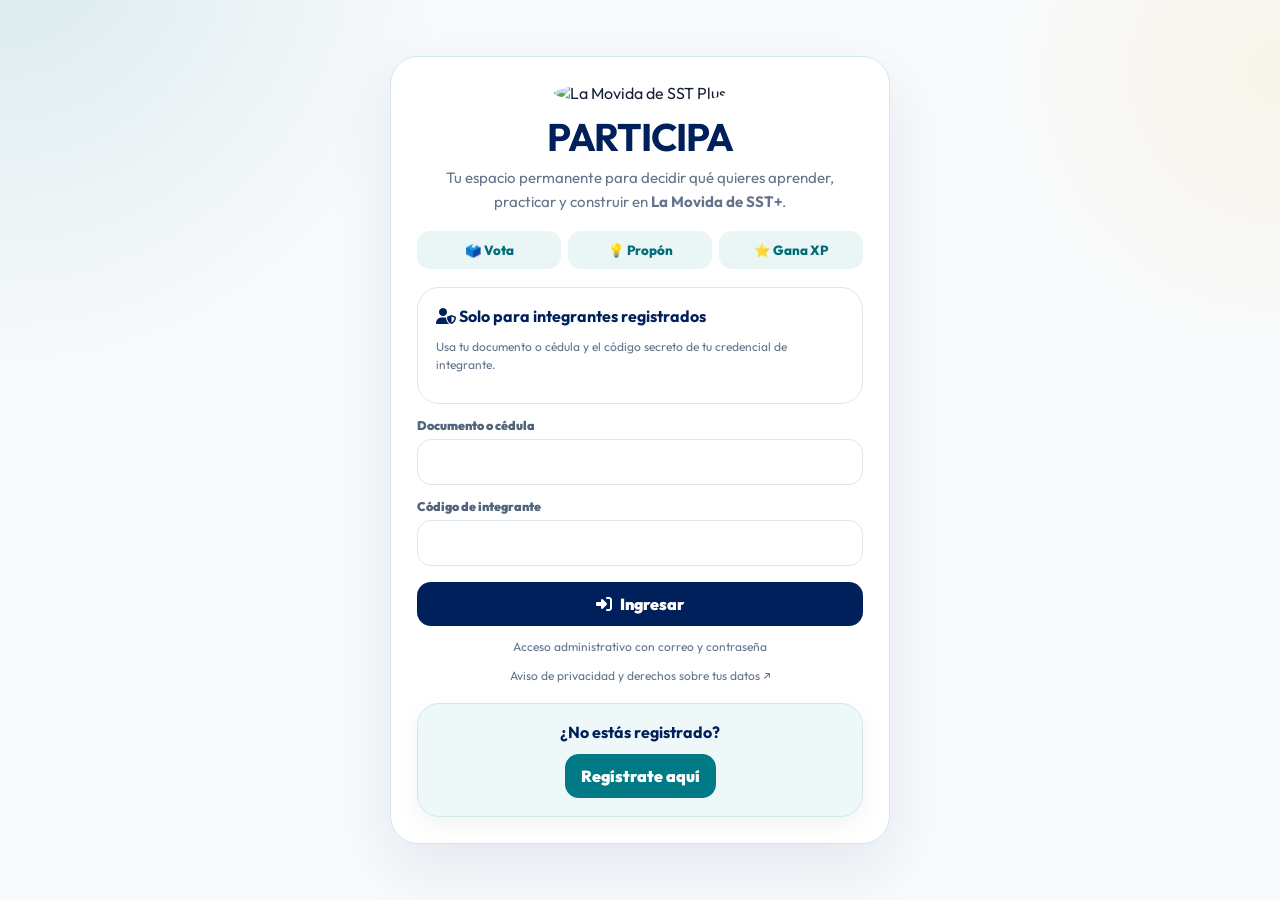
==== index.html @ ac66c184 "Conectar medición GA4 del ecosistema con consentimiento" ====
<!DOCTYPE html>
<html lang="es">
<head>
  <meta charset="UTF-8">
  <meta name="viewport" content="width=device-width,initial-scale=1,viewport-fit=cover">
  <meta name="theme-color" content="#00205b">
  <meta name="description" content="Consulta, vota y propone qué recursos, cursos, simuladores y actividades necesita la comunidad de La Movida de SST+. Participa y gana XP por cada consulta nueva.">
  <title>PARTICIPA | Tu voz construye La Movida de SST+</title><link rel="canonical" href="https://participa.movidasst.com/">
  <meta property="og:type" content="website">
  <meta property="og:locale" content="es_VE">
  <meta property="og:site_name" content="La Movida de SST+">
  <meta property="og:title" content="PARTICIPA | Tu voz, nuestra agenda">
  <meta property="og:description" content="Decide los temas, herramientas y experiencias para la comunidad de SST. Vota, conoce tendencias y gana XP por participar.">
  <meta property="og:url" content="https://participa.movidasst.com/">
  <meta property="og:image" content="https://participa.movidasst.com/assets/og-participa-sst.jpg?v=20261024">
  <meta property="og:image:secure_url" content="https://participa.movidasst.com/assets/og-participa-sst.jpg?v=20261024">
  <meta property="og:image:type" content="image/jpeg">
  <meta property="og:image:width" content="1200">
  <meta property="og:image:height" content="630">
  <meta property="og:image:alt" content="PARTICIPA: Tu voz, nuestra agenda. Consultas permanentes, resultados y XP de La Movida de SST+.">
  <meta name="twitter:card" content="summary_large_image">
  <meta name="twitter:title" content="PARTICIPA | La Movida de SST+">
  <meta name="twitter:description" content="Tu voz, nuestra agenda: vota sobre lo que deseas y gana puntos por participar.">
  <meta name="twitter:image" content="https://participa.movidasst.com/assets/og-participa-sst.jpg?v=20261024">
  <link rel="icon" type="image/png" href="https://www.movidasst.com/logo-oficial-movida-sst-plus.png">
  <link rel="apple-touch-icon" href="https://www.movidasst.com/logo-oficial-movida-sst-plus.png">
  <link rel="preconnect" href="https://fonts.googleapis.com">
  <link rel="preconnect" href="https://fonts.gstatic.com" crossorigin>
  <link href="https://fonts.googleapis.com/css2?family=Outfit:wght@400;500;600;700;800;900&display=swap" rel="stylesheet">
  <link rel="stylesheet" href="https://cdnjs.cloudflare.com/ajax/libs/font-awesome/6.5.2/css/all.min.css">
  <link rel="stylesheet" href="styles.css?v=20260916-unified"><link rel="stylesheet" href="participa-permanente.css?v=20261024-v1">

  <script defer src="https://www.movidasst.com/analytics.js?v=20261025"></script>
</head>
<body>
  <div id="loginView" class="login-wrap">
    <div class="login-card">
      <div class="login-brand">
        <img src="https://www.movidasst.com/logo-oficial-movida-sst-plus.png" alt="La Movida de SST Plus">
        <h1>PARTICIPA</h1>
        <p>Tu espacio permanente para decidir qué quieres aprender, practicar y construir en <strong>La Movida de SST+</strong>.</p><div class="participa-login-steps"><span>🗳️ Vota</span><span>💡 Propón</span><span>⭐ Gana XP</span></div>
      </div>
      <div class="panel" style="box-shadow:none">
        <strong style="color:var(--navy)"><i class="fa-solid fa-user-shield"></i> Solo para integrantes registrados</strong>
        <p class="form-note">Usa tu documento o cédula y el código secreto de tu credencial de integrante.</p>
      </div>
      <form id="loginForm">
        <div class="field"><label for="documento">Documento o cédula</label><input id="documento" autocomplete="username" inputmode="text" maxlength="24" required></div>
        <div class="field"><label for="codigo">Código de integrante</label><input id="codigo" type="password" autocomplete="current-password" maxlength="5" required style="text-transform:uppercase"></div>
        <button id="loginBtn" class="btn primary" type="submit" style="width:100%;margin-top:16px"><i class="fa-solid fa-right-to-bracket"></i> Ingresar</button>
        <div id="loginError" class="error hidden"></div>
      </form>
      <p class="form-note" style="text-align:center"><a href="admin.html">Acceso administrativo con correo y contraseña</a></p><p class="form-note" style="text-align:center"><a href="https://registro.movidasst.com/privacidad.html" target="_blank" rel="noopener noreferrer">Aviso de privacidad y derechos sobre tus datos ↗</a></p>
      <div class="panel" style="margin-top:18px;text-align:center;background:#eff8f9;border-color:#d2e8eb"><p style="margin:0 0 12px;color:var(--navy);font-size:1rem;font-weight:700">¿No estás registrado?</p><a class="btn teal" href="https://registro.movidasst.com/">Regístrate aquí</a></div>
    </div>
  </div>

  <div id="appView" class="hidden">
    <header class="topbar">
      <div class="container topbar-inner">
        <a class="brand" href="#/inicio">
          <img src="https://www.movidasst.com/logo-oficial-movida-sst-plus.png" alt="La Movida de SST Plus">
          <div><strong>PARTICIPA</strong><span>La Movida de SST Plus</span></div>
        </a>
        <nav class="participa-desktop-nav" aria-label="Secciones de PARTICIPA"><button type="button" data-nav="consultas" class="active"><i class="fa-solid fa-check-to-slot"></i> Participar</button><button type="button" data-nav="resultados"><i class="fa-solid fa-chart-column"></i> Resultados</button><button type="button" data-nav="miperfil"><i class="fa-solid fa-star"></i> Mis XP</button></nav>
        <div class="header-actions">
          <a id="adminLink" class="icon-btn hidden" href="admin.html" title="Administración"><i class="fa-solid fa-gear"></i></a>
          <img id="userAvatar" class="avatar" alt="">
          <button id="logoutBtn" class="icon-btn" title="Cerrar sesión"><i class="fa-solid fa-arrow-right-from-bracket"></i></button>
        </div>
      </div>
    </header>

    <main>
      <section class="hero">
        <div class="container">
          <div class="hero-shell">
            <div class="hero-grid">
              <div>
                <span id="heroEyebrow" class="eyebrow"><i class="fa-solid fa-people-group"></i> PARTICIPA · LA MOVIDA</span>
                <h1><span id="heroTitle">Tu voz, nuestra agenda</span><small id="heroSubtitle">Tú propones. La comunidad construye.</small></h1>
                <p id="heroDescription">Participa en distintas consultas y suma puntos por cada nueva votación. Tu experiencia orienta lo que hacemos como comunidad.</p>
                <div class="hero-actions">
                  <button class="btn yellow" data-nav="consultas"><i class="fa-solid fa-check-to-slot"></i> Participar ahora</button>

                </div>
              </div>
              <div class="hero-kpis" aria-label="Qué puedes hacer en PARTICIPA">
                <div class="hero-kpi"><strong><i class="fa-solid fa-check-to-slot" aria-hidden="true"></i></strong><span>Comparte tus preferencias</span></div>
                <div class="hero-kpi"><strong><i class="fa-solid fa-chart-simple" aria-hidden="true"></i></strong><span>Descubre las tendencias</span></div>
                <div class="hero-kpi"><strong><i class="fa-solid fa-star" aria-hidden="true"></i></strong><span>Gana XP en cada consulta</span></div>
              </div>
            </div>
          </div>
        </div>
      </section>

      <section class="section">
        <div class="container">
          <div id="view-consultas" class="view active">
            <div class="section-head"><div><h2 class="section-title">Consultas permanentes</h2><p class="section-desc">Cada tema es una consulta independiente: puedes votar en varias y ganar los XP correspondientes sin duplicar votos.</p></div></div>
            <div class="participa-guide"><div><i class="fa-solid fa-check-double"></i><strong>Una vez por consulta</strong><span>Cada nuevo ámbito te permite volver a participar y ganar XP.</span></div><div><i class="fa-solid fa-rotate"></i><strong>Edita si cambias de opinión</strong><span>Los cambios sustituyen tu voto anterior y no suman XP de nuevo.</span></div></div><div id="consultasGrid" class="cards"></div>
          </div>
          <div id="view-resultados" class="view"><div class="section-head"><div><h2 class="section-title">Resultados de la comunidad</h2><p class="section-desc">Descubre las preferencias de los participantes, agrupadas y sin revelar identidades ni respuestas escritas.</p></div></div><div class="panel results-toolbar"><div class="field"><label for="resultsConsulta">Selecciona una consulta</label><select id="resultsConsulta"></select></div><button type="button" id="resultsRefresh" class="btn soft"><i class="fa-solid fa-rotate"></i> Actualizar</button></div><p class="results-live-note"><i class="fa-solid fa-arrows-rotate"></i> Las preferencias se actualizan automáticamente cada 15 segundos. Solo se muestran tendencias agrupadas cuando hay información suficiente.</p><div id="resultsSummary" class="results-summary" aria-live="polite"></div><div id="resultsGrid" class="results-dashboard" aria-live="polite"></div></div>
          <div id="view-miperfil" class="view">
            <div class="section-head"><div><h2 class="section-title">Mi participación</h2><p class="section-desc">Resumen de tu actividad dentro de PARTICIPA.</p></div></div>
            <div id="miPanel" class="panel"></div>
          </div>
        </div>
      </section>
    </main>

    <footer class="footer"><div class="container"><strong>La Movida de SST Plus</strong> · De la Reacción a la Prevención<br>www.movidasst.com</div></footer>

    <nav class="mobile-nav" style="grid-template-columns:repeat(3,minmax(0,1fr))">
      <button class="active" data-nav="consultas"><i class="fa-solid fa-check-to-slot"></i><span>Participar</span></button>

      <button data-nav="resultados"><i class="fa-solid fa-chart-column"></i><span>Resultados</span></button><button data-nav="miperfil"><i class="fa-regular fa-user"></i><span>Mis XP</span></button>
    </nav>
  </div>

  <div id="consultaModal" class="modal hidden" aria-hidden="true">
    <div class="modal-card">
      <div class="modal-head"><div><h2 id="modalTitle">Consulta</h2><p id="modalSubtitle"></p></div><button id="modalClose" class="icon-btn modal-close"><i class="fa-solid fa-xmark"></i></button></div>
      <div id="modalBody" class="modal-body"></div>
    </div>
  </div>
  <div id="toast" class="toast"></div>

  <script src="https://cdn.jsdelivr.net/npm/@supabase/supabase-js@2"></script>
  <script src="app.js?v=20261024-porcentajes-v2"></script><script src="resultados.js?v=20261024-porcentajes-v2"></script>
</body>
</html>
---- styles.css ----
:root{--teal:#007b85;--navy:#00205b;--green:#70ad47;--yellow:#ffb600;--bg:#f8fafc;--ink:#172033;--muted:#64748b;--line:#dce6ee;--card:#fff;--danger:#c93b3b;--shadow:0 16px 42px rgba(0,32,91,.10);--radius:22px}*{box-sizing:border-box}html{scroll-behavior:smooth}body{margin:0;font-family:'Outfit',system-ui,-apple-system,BlinkMacSystemFont,'Segoe UI',sans-serif;background:radial-gradient(circle at 8% -10%,rgba(0,123,133,.12),transparent 30%),radial-gradient(circle at 95% 0%,rgba(255,182,0,.10),transparent 23%),var(--bg);color:var(--ink);min-height:100vh;padding-bottom:78px}button,input,textarea,select{font:inherit}button,a{touch-action:manipulation}a{text-decoration:none;color:inherit}.hidden{display:none!important}.container{width:min(1180px,calc(100% - 28px));margin:auto}.topbar{position:sticky;top:0;z-index:40;background:rgba(255,255,255,.92);backdrop-filter:blur(14px);border-bottom:1px solid rgba(220,230,238,.9)}.topbar-inner{min-height:74px;display:flex;align-items:center;gap:12px}.brand{display:flex;align-items:center;gap:11px;margin-right:auto;min-width:0}.brand img{width:52px;height:52px;border-radius:50%;object-fit:contain;background:#fff}.brand strong{display:block;color:var(--navy);font-size:1rem;line-height:1.05}.brand span{display:block;color:var(--teal);font-size:.72rem;font-weight:800;margin-top:4px}.header-actions{display:flex;align-items:center;gap:8px}.avatar{width:40px;height:40px;border-radius:50%;object-fit:cover;background:#e8eef3}.icon-btn,.btn{border:0;cursor:pointer;border-radius:14px;font-weight:900}.icon-btn{width:42px;height:42px;display:grid;place-items:center;background:white;border:1px solid var(--line);color:var(--navy)}.btn{min-height:44px;padding:0 16px;display:inline-flex;align-items:center;justify-content:center;gap:8px}.btn.primary{background:var(--navy);color:#fff}.btn.teal{background:var(--teal);color:#fff}.btn.yellow{background:var(--yellow);color:#302400}.btn.soft{background:#eef7f8;color:var(--teal);border:1px solid #d0ecee}.btn.ghost{background:#fff;color:var(--navy);border:1px solid var(--line)}.btn.danger{background:#fff0f0;color:var(--danger);border:1px solid #f1cccc}.btn:disabled{opacity:.55;cursor:not-allowed}.hero{padding:30px 0 14px}.hero-shell{position:relative;overflow:hidden;border-radius:30px;padding:28px 22px;background:linear-gradient(135deg,#071b40,var(--navy) 52%,#006e7d);color:#fff;box-shadow:0 22px 52px rgba(0,32,91,.20)}.hero-shell:before{content:"";position:absolute;width:260px;height:260px;border-radius:50%;right:-80px;top:-130px;background:rgba(255,182,0,.18)}.hero-shell:after{content:"";position:absolute;width:220px;height:220px;border-radius:50%;left:-110px;bottom:-140px;background:rgba(0,207,192,.14)}.hero-grid{position:relative;z-index:1;display:grid;gap:18px}.eyebrow{display:inline-flex;align-items:center;gap:8px;padding:7px 11px;border-radius:999px;background:rgba(255,255,255,.1);border:1px solid rgba(255,255,255,.18);font-size:.72rem;font-weight:900;letter-spacing:.08em;text-transform:uppercase}.hero h1{font-size:clamp(2rem,8vw,3.8rem);line-height:.98;letter-spacing:-.04em;margin:14px 0 12px}.hero h1 span{color:#87eee8}.hero p{color:#d8e6f5;line-height:1.55;max-width:760px;margin:0}.hero-actions{display:flex;gap:9px;flex-wrap:wrap;margin-top:18px}.hero-kpis{display:grid;grid-template-columns:repeat(3,1fr);gap:8px}.hero-kpi{background:rgba(255,255,255,.09);border:1px solid rgba(255,255,255,.13);border-radius:17px;text-align:center;padding:13px 7px}.hero-kpi strong{display:block;font-size:1.3rem}.hero-kpi span{font-size:.68rem;color:#cbd9e9;font-weight:700}.section{padding:18px 0}.section-head{display:flex;align-items:end;justify-content:space-between;gap:14px;margin-bottom:15px}.section-title{margin:0;color:var(--navy);font-size:1.48rem;font-weight:900}.section-desc{margin:5px 0 0;color:var(--muted);font-size:.9rem}.cards{display:grid;grid-template-columns:1fr;gap:14px}.card{background:#fff;border:1px solid var(--line);border-radius:var(--radius);box-shadow:0 8px 24px rgba(15,23,42,.06);overflow:hidden}.card-accent{height:5px;background:linear-gradient(90deg,var(--teal),var(--navy),var(--yellow))}.card-body{padding:18px}.card-top{display:flex;align-items:start;justify-content:space-between;gap:12px}.card h3{margin:6px 0 8px;color:var(--navy);font-size:1.12rem}.card p{margin:0;color:var(--muted);line-height:1.5;font-size:.88rem}.chips{display:flex;gap:7px;flex-wrap:wrap;margin-top:13px}.chip,.badge{display:inline-flex;align-items:center;gap:6px;padding:6px 9px;border-radius:999px;font-size:.7rem;font-weight:900}.chip{background:#f2f6f9;color:#52657b;border:1px solid #e1eaf0}.badge.active{background:#eafaf3;color:#087b55;border:1px solid #c9eddc}.badge.closed{background:#eef2f6;color:#607084;border:1px solid #dde5ec}.badge.scheduled{background:#fff7d8;color:#8d6400;border:1px solid #f5df8c}.card-actions{display:flex;gap:8px;flex-wrap:wrap;margin-top:16px}.panel{background:#fff;border:1px solid var(--line);border-radius:var(--radius);padding:18px;box-shadow:0 8px 24px rgba(15,23,42,.05)}.empty{padding:38px 18px;text-align:center;border:1px dashed #cbd7e3;border-radius:20px;background:white;color:var(--muted)}.empty i{font-size:2rem;color:#b4c2cf;margin-bottom:10px}.login-wrap{min-height:calc(100vh - 1px);display:grid;place-items:center;padding:24px}.login-card{width:min(500px,100%);background:white;border:1px solid var(--line);border-radius:28px;box-shadow:var(--shadow);padding:26px}.login-brand{text-align:center;margin-bottom:18px}.login-brand img{width:84px;height:84px;border-radius:50%;object-fit:contain}.login-brand h1{color:var(--navy);font-size:1.75rem;margin:10px 0 5px}.login-brand p{color:var(--muted);margin:0;line-height:1.45}.field{display:grid;gap:6px;margin-top:14px}.field label{font-size:.78rem;font-weight:900;color:#53657a}.field input,.field textarea,.field select{width:100%;border:1px solid var(--line);border-radius:14px;background:#fff;color:var(--ink);outline:none;padding:12px 13px}.field textarea{min-height:96px;resize:vertical}.field input:focus,.field textarea:focus,.field select:focus{border-color:rgba(0,123,133,.58);box-shadow:0 0 0 4px rgba(0,123,133,.08)}.field-row{display:grid;grid-template-columns:1fr;gap:12px}.form-note{font-size:.75rem;color:var(--muted);line-height:1.45}.error{margin-top:12px;padding:10px 12px;border-radius:12px;background:#fff1f1;border:1px solid #f2cdcd;color:#a73737;font-size:.82rem;font-weight:700}.modal{position:fixed;inset:0;background:rgba(7,27,64,.62);backdrop-filter:blur(5px);z-index:80;display:grid;place-items:center;padding:16px}.modal-card{width:min(760px,100%);max-height:92vh;overflow:auto;background:white;border-radius:26px;box-shadow:0 24px 70px rgba(0,0,0,.28)}.modal-head{position:sticky;top:0;background:rgba(255,255,255,.97);border-bottom:1px solid var(--line);padding:16px 18px;display:flex;align-items:start;gap:12px;z-index:2}.modal-head h2{margin:0;color:var(--navy);font-size:1.35rem}.modal-head p{margin:4px 0 0;color:var(--muted);font-size:.82rem}.modal-close{margin-left:auto}.modal-body{padding:18px}.question{padding:16px;border:1px solid var(--line);border-radius:18px;margin-bottom:14px;background:#fbfdfe}.question h4{margin:0 0 5px;color:var(--navy);font-size:1rem}.question small{color:var(--muted)}.options{display:grid;gap:9px;margin-top:13px}.option{display:flex;align-items:flex-start;gap:10px;padding:12px;border:1px solid #dce6ee;border-radius:14px;background:#fff;cursor:pointer}.option:has(input:checked){border-color:rgba(0,123,133,.55);background:#f1fbfb}.option input{margin-top:3px}.option strong{display:block;color:#30445d}.option span{display:block;color:var(--muted);font-size:.78rem;margin-top:2px}.results{display:grid;gap:12px}.result-row{padding:12px;border:1px solid var(--line);border-radius:14px;background:#fff}.result-head{display:flex;justify-content:space-between;gap:10px;font-size:.84rem;font-weight:900;color:#34475e}.bar{height:10px;border-radius:999px;background:#edf2f6;overflow:hidden;margin-top:8px}.bar span{display:block;height:100%;background:linear-gradient(90deg,var(--teal),#03a8a5);border-radius:999px}.live-dot{display:inline-flex;align-items:center;gap:6px;color:#087b55;font-weight:900;font-size:.75rem}.live-dot:before{content:"";width:8px;height:8px;background:#20b77a;border-radius:50%;box-shadow:0 0 0 5px rgba(32,183,122,.12)}.mobile-nav{position:fixed;bottom:0;left:0;right:0;z-index:50;background:rgba(255,255,255,.96);backdrop-filter:blur(14px);border-top:1px solid var(--line);display:grid;grid-template-columns:repeat(3,1fr);padding:7px max(8px,env(safe-area-inset-right)) calc(7px + env(safe-area-inset-bottom)) max(8px,env(safe-area-inset-left))}.mobile-nav button{border:0;background:transparent;color:#748396;display:grid;gap:3px;justify-items:center;padding:6px;font-size:.66rem;font-weight:900}.mobile-nav button i{font-size:1.05rem}.mobile-nav button.active{color:var(--teal)}.view{display:none}.view.active{display:block}.toast{position:fixed;left:50%;bottom:92px;transform:translate(-50%,20px);z-index:100;background:#13243c;color:#fff;padding:11px 14px;border-radius:13px;opacity:0;pointer-events:none;transition:.2s;max-width:calc(100% - 30px);text-align:center;font-weight:800;font-size:.82rem}.toast.show{opacity:1;transform:translate(-50%,0)}.admin-layout{display:grid;gap:16px}.admin-list{display:grid;gap:10px}.admin-item{border:1px solid var(--line);border-radius:16px;padding:14px;background:#fff}.admin-item-head{display:flex;justify-content:space-between;gap:12px;align-items:start}.admin-item h3{margin:0;color:var(--navy);font-size:1rem}.admin-item p{margin:4px 0 0;color:var(--muted);font-size:.78rem}.question-builder{border:1px solid var(--line);border-radius:16px;padding:14px;background:#f9fbfd;margin-top:12px}.question-builder-head{display:flex;justify-content:space-between;gap:10px}.options-editor{margin-top:10px}.toolbar{display:flex;gap:8px;flex-wrap:wrap}.footer{padding:28px 0 100px;text-align:center;color:#718096;font-size:.78rem}.footer strong{color:var(--navy)}@media(min-width:760px){body{padding-bottom:0}.hero-grid{grid-template-columns:1.5fr .8fr;align-items:end}.cards{grid-template-columns:repeat(2,minmax(0,1fr))}.field-row{grid-template-columns:repeat(2,minmax(0,1fr))}.mobile-nav{display:none}.admin-layout{grid-template-columns:1.05fr .95fr}.footer{padding-bottom:38px}}@media(min-width:1050px){.cards{grid-template-columns:repeat(3,minmax(0,1fr))}}
/* Consulta unificada del Octubre Fest */
#appView .hero{padding:24px 0 8px}#appView .hero-shell{background:#fff;color:var(--navy);padding:22px 26px;border:1px solid var(--line);box-shadow:0 5px 20px rgba(0,32,91,.04);border-radius:22px}#appView .hero-shell:before,#appView .hero-shell:after{display:none}#appView .hero-grid{grid-template-columns:1fr!important}#appView .hero .eyebrow{background:#edf7f8;border-color:#d2eaec;color:var(--teal)}#appView .hero h1{font-size:clamp(1.7rem,4vw,2.4rem);letter-spacing:-.025em;line-height:1.15;margin:12px 0 8px}#appView .hero h1 span{color:var(--navy)}#appView .hero h1 small{color:var(--teal)!important;font-size:1rem!important;display:inline-block;margin-top:8px}#appView .hero p{color:var(--muted);font-size:1rem}#appView .hero .hero-actions,#appView .hero .hero-kpis{display:none}
.festival-card{grid-column:1/-1;display:grid;grid-template-columns:minmax(0,1.3fr) minmax(0,1fr);border:1px solid #d3e4e9;border-radius:26px;overflow:hidden;background:white;box-shadow:0 18px 40px rgba(0,32,91,.07)}.festival-main{padding:32px}.festival-kicker{display:flex;align-items:center;gap:12px;flex-wrap:wrap;font-size:.75rem;font-weight:800;letter-spacing:.07em;color:var(--muted)}.festival-main h3{font-size:clamp(1.75rem,4vw,2.5rem);line-height:1.12;letter-spacing:-.03em;color:var(--navy);margin:18px 0 14px}.festival-main>p{font-size:1rem;line-height:1.65;color:var(--muted);max-width:480px;margin:0}.festival-meta{display:flex;gap:10px 18px;flex-wrap:wrap;margin:22px 0;color:#52657b;font-size:.875rem}.festival-meta i{color:var(--teal);margin-right:5px}.festival-actions{display:flex;gap:10px;flex-wrap:wrap;margin-top:22px}.festival-actions .btn{min-height:48px;padding:12px 20px;font-size:1rem}.festival-saved{margin-top:16px!important;font-size:.875rem!important;color:var(--teal)!important}.festival-route{padding:32px;background:#eff8f9;border-left:1px solid #d6e9ec;display:flex;flex-direction:column;justify-content:center;gap:24px}.route-caption{font-size:.875rem;font-weight:800;color:var(--teal);margin:0}.route-item{display:flex;align-items:flex-start;gap:14px}.route-item>span{flex-shrink:0;width:42px;height:42px;display:grid;place-items:center;background:#fff;border:1px solid #c8e4e7;border-radius:14px;color:var(--teal);font-size:.875rem;font-weight:800}.route-item strong{color:var(--navy);font-size:1rem}.route-item p{margin:5px 0 0;font-size:.9375rem;line-height:1.5;color:#597082}
.wizard-progress{display:grid;grid-template-columns:repeat(3,minmax(0,1fr));gap:6px;margin-bottom:18px}.wizard-progress span{padding:10px 6px;background:#eef2f6;color:#64748b;font-size:.875rem;font-weight:700;border-radius:10px;text-align:center;overflow-wrap:anywhere}.wizard-progress span.current{background:var(--navy);color:white}.wizard-progress span.complete{background:#e1f2ef;color:#087b55}.wizard-status{font-size:1rem;font-weight:700;color:var(--teal);margin:0 0 18px}.wizard-actions{display:flex;justify-content:space-between;gap:10px;margin:16px 0}.wizard-actions .btn{font-size:1rem;min-height:48px}.question h4{font-size:1.125rem;line-height:1.4}.question small{font-size:.875rem;line-height:1.5}.option{padding:15px;transition:border-color .15s,background .15s}.option strong{font-size:1rem;line-height:1.4}.option span{font-size:.875rem;line-height:1.5}.option:has(input:checked){box-shadow:0 0 0 1px var(--teal)}.option input{accent-color:var(--teal);width:18px;height:18px;flex-shrink:0}.participation-done{text-align:center;padding:20px 8px}.participation-done>i{font-size:3rem;color:var(--teal)}.participation-done h3{font-size:1.5rem;color:var(--navy)}.participation-done p{font-size:1rem;line-height:1.6;color:var(--muted)}.participation-done .festival-actions{justify-content:center}.modal-head h2{line-height:1.3}.modal-close{flex-shrink:0}.btn:focus-visible,.option:focus-within{outline:3px solid var(--yellow);outline-offset:3px}
@media(max-width:759px){.festival-card{grid-template-columns:1fr}.festival-main{padding:24px}.festival-route{padding:24px;border-left:0;border-top:1px solid #d6e9ec;gap:18px}.festival-actions .btn{flex:1 1 auto}#appView .hero-shell{padding:20px}.wizard-progress span{font-size:.8125rem}.modal{padding:8px}.modal-card{border-radius:20px;max-height:95dvh}.modal-body{padding:16px}.section-head{align-items:flex-start}.brand img{flex-shrink:0}.brand strong{line-height:1.25}.btn:disabled{cursor:not-allowed}}
---- participa-permanente.css ----
/* PARTICIPA · experiencia permanente · visual 2026 */
html,body{max-width:100%;overflow-x:clip}
body{background:radial-gradient(circle at 0% -8%,rgba(0,123,133,.13),transparent 28%),radial-gradient(circle at 100% 8%,rgba(255,182,0,.07),transparent 20%),#f8fafc}
.login-wrap{padding:14px 12px;min-height:100dvh}
.login-card{border-color:#d4e8e9;box-shadow:0 24px 65px rgba(0,32,91,.085)}
.login-brand h1{font-size:clamp(1.9rem,5vw,2.4rem);letter-spacing:-.03em}
.login-brand p{font-size:.94rem;line-height:1.6}
.participa-login-steps{display:grid;grid-template-columns:repeat(3,minmax(0,1fr));gap:7px;margin:17px 0 0}
.participa-login-steps span{background:#e9f6f5;padding:11px 6px;border-radius:13px;color:#006d78;text-align:center;font-weight:800;font-size:.83rem}
.field input,.field textarea,.field select{min-height:45px;font-size:16px}
#appView .hero{padding:22px 0 10px}
#appView .hero-shell{padding:clamp(24px,3vw,44px);background:linear-gradient(110deg,#00205b,#003b69 56%,#007b85);color:#fff;border:0;box-shadow:0 16px 43px rgba(0,32,91,.14);border-radius:25px}
#appView .hero-shell:before,#appView .hero-shell:after{display:block}
#appView .hero-grid{grid-template-columns:minmax(0,1.6fr) minmax(210px,.8fr)!important;align-items:center;gap:18px}
#appView .hero .eyebrow{color:#c9fcf7;background:rgba(255,255,255,.13);border-color:rgba(255,255,255,.2)}
#appView .hero h1{font-size:clamp(2.2rem,5vw,3.8rem);color:white;line-height:1.05;margin:18px 0 13px}
#appView .hero h1 span{color:white}
#appView .hero h1 small{display:block;color:#a2f0e7!important;font-size:clamp(1.04rem,2vw,1.4rem)!important;margin-top:11px;font-weight:650}
#appView .hero p{color:#e1f2f4;line-height:1.65;font-size:1rem;max-width:680px}
#appView .hero .hero-actions{display:flex;margin-top:22px}
#appView .hero .hero-kpis{display:grid;grid-template-columns:repeat(2,minmax(0,1fr));gap:8px}
#appView .hero-kpi{background:rgba(255,255,255,.11);border-color:rgba(255,255,255,.18);padding:15px 9px}
#appView .hero-kpi:nth-child(3){grid-column:1/-1}
#appView .hero-kpi strong{color:#fff;font-size:1.65rem}
#appView .hero-kpi span{color:#d9f3f7}
.participa-desktop-nav{display:flex;gap:6px;align-items:center}
.participa-desktop-nav button{border:0;border-radius:11px;background:transparent;color:#41586f;display:flex;align-items:center;gap:7px;min-height:40px;padding:8px 13px;font-weight:800;font-size:.83rem;cursor:pointer}
.participa-desktop-nav button.active{color:#00727b;background:#e7f6f4}
.section{padding:17px 0 28px}
.section-head{margin-bottom:17px}
.section-title{font-size:clamp(1.45rem,3vw,1.9rem);line-height:1.15}
.section-desc{font-size:.94rem;line-height:1.58;max-width:810px}
.participa-guide{display:grid;grid-template-columns:repeat(2,minmax(0,1fr));gap:12px;margin:0 0 21px}
.participa-guide>div{background:#fff;border:1px solid #d6e8ec;border-radius:16px;display:grid;grid-template-columns:39px 1fr;column-gap:11px;row-gap:2px;align-items:center;padding:15px;min-width:0}
.participa-guide i{grid-row:span 2;display:grid;place-items:center;width:39px;height:39px;border-radius:12px;background:#e7f5f4;color:#007b85}
.participa-guide strong{font-size:.88rem;color:#00205b}
.participa-guide span{font-size:.81rem;line-height:1.48;color:#607486}
#consultasGrid.cards{grid-template-columns:repeat(2,minmax(0,1fr));gap:15px}
#consultasGrid .card{min-width:0;border:1px solid #d9e7eb;border-radius:22px;box-shadow:0 8px 29px rgba(0,32,91,.06)}
#consultasGrid .card-body{padding:22px;display:flex;flex-direction:column;min-height:259px}
#consultasGrid .card-top{gap:9px;align-items:center}
#consultasGrid .card h3{font-size:clamp(1.2rem,2vw,1.52rem);line-height:1.24;margin:17px 0 10px;letter-spacing:-.02em}
#consultasGrid .card p{font-size:.92rem;line-height:1.6}
#consultasGrid .card .chips{margin-top:auto;padding-top:17px}
#consultasGrid .card-actions{margin-top:16px}
#consultasGrid .card-actions .btn{min-height:45px;padding:8px 12px}
#consultasGrid .chip{font-size:.73rem}
#consultasGrid .chip:has(.fa-star){background:#fff5db;border-color:#f5e4af;color:#805900}
#consultasGrid .card:has(.fa-circle-check) .card-accent{background:linear-gradient(90deg,#70ad47,#007b85)}
.participa-topic{font-size:.72rem;color:#007b85;font-weight:900;letter-spacing:.02em}
.participa-help{font-size:.75rem!important;color:#687e91!important;margin-top:10px!important}
.results-toolbar{display:flex;align-items:end;flex-wrap:wrap;gap:11px;margin-bottom:12px}
.results-toolbar .field{margin:0;flex:1 1 270px}
.results-live-note{font-size:.83rem;line-height:1.5;color:#587185;margin:12px 0 18px}
.results-live-note i{color:#007b85}
.results-summary{display:flex;flex-wrap:wrap;gap:10px;margin:12px 0 16px}
.participa-stat-pill{display:flex;align-items:center;gap:7px;background:#e9f6f5;color:#075e67;border:1px solid #c9e6e4;border-radius:12px;padding:10px 13px;font-size:.83rem;font-weight:800}
.participa-stat-pill strong{font-size:1.22rem}
.results-dashboard{display:grid;grid-template-columns:repeat(2,minmax(0,1fr));gap:14px}
.participa-result-panel{background:#fff;border:1px solid #d7e6ec;border-radius:20px;padding:20px;min-width:0;box-shadow:0 8px 27px rgba(0,32,91,.05)}
.participa-result-panel h3{color:#00205b;font-size:1.14rem;line-height:1.35;margin:0 0 10px}
.participa-results-note{color:#64748b;font-size:.83rem;line-height:1.5;margin:0 0 17px}
.participa-result-bars{display:grid;gap:14px}
.participa-result-label{display:flex;justify-content:space-between;gap:10px;margin-bottom:7px;align-items:start}
.participa-result-label strong{color:#2c4a59;font-size:.82rem;overflow-wrap:anywhere}
.participa-result-label span{color:#007b85;font-size:.74rem;font-weight:850;flex:none;text-align:right}
.participa-result-track{width:100%;height:10px;border-radius:99px;background:#e7eef2;overflow:hidden}
.participa-result-track>span{display:block;height:100%;border-radius:99px;background:linear-gradient(90deg,#007b85,#70ad47)}
.participa-result-score{font-size:1.7rem;color:#007b85;font-weight:900}
.results-dashboard .empty{grid-column:1/-1}
.modal-card{overscroll-behavior:contain}
.wizard-progress{grid-template-columns:repeat(auto-fit,minmax(50px,1fr))}
.mobile-nav{gap:4px;grid-template-columns:repeat(3,minmax(0,1fr));box-shadow:0 -7px 24px rgba(0,32,91,.09)}
.mobile-nav button{border-radius:12px;min-height:57px}
.mobile-nav button.active{background:#e6f5f4;color:#006b73}
.btn:focus-visible,.icon-btn:focus-visible,.mobile-nav button:focus-visible,.participa-desktop-nav button:focus-visible{outline:3px solid #ffb600;outline-offset:2px}
@media(max-width:759px){
  .participa-desktop-nav{display:none}
  body{padding-bottom:calc(88px + env(safe-area-inset-bottom,0px))}
  .container{width:calc(100% - 22px)}
  .login-wrap{padding:9px 10px 22px;align-items:start}
  .login-card{padding:18px 15px;border-radius:21px;margin:auto}
  .login-brand img{width:91px;height:91px}
  .topbar-inner{min-height:62px}
  .brand img{width:43px;height:43px}
  .brand strong{font-size:.95rem}
  .brand span{font-size:.66rem}
  .header-actions{gap:5px}
  .avatar{width:36px;height:36px}
  #appView .hero{padding-top:12px}
  #appView .hero-shell{padding:23px 17px}
  #appView .hero-grid{grid-template-columns:minmax(0,1fr)!important;gap:15px}
  #appView .hero h1{font-size:clamp(1.8rem,7.2vw,2.7rem)}
  #appView .hero .hero-kpis{grid-template-columns:repeat(3,minmax(0,1fr))}
  #appView .hero-kpi:nth-child(3){grid-column:auto}
  #appView .hero-kpi{padding:12px 5px}
  #appView .hero-kpi strong{font-size:1.26rem}
  #appView .hero-kpi span{font-size:.65rem}
  #appView .hero-actions .btn{width:100%}
  .participa-guide{grid-template-columns:1fr;gap:9px}
  #consultasGrid.cards{grid-template-columns:minmax(0,1fr)}
  #consultasGrid .card-body{padding:19px;min-height:auto}
  #consultasGrid .card-actions{display:grid;grid-template-columns:1fr}
  .results-dashboard{grid-template-columns:minmax(0,1fr)}
  .results-toolbar{padding:14px}
  .results-toolbar .btn{width:100%}
  .modal{padding:7px}
  .modal-card{max-height:96dvh;border-radius:18px}
  .modal-body{padding:16px}
  .footer{padding-bottom:109px}
}
@media(min-width:760px){body{padding-bottom:0}.mobile-nav{display:none}}
@media(max-width:360px){.login-card{padding:15px 12px}.participa-login-steps span{font-size:.72rem;padding:8px 2px}.avatar{width:32px;height:32px}.mobile-nav button{font-size:.63rem}}
@media(prefers-reduced-motion:reduce){html{scroll-behavior:auto}}

/* Resultados porcentuales: mensajes neutros sin contadores. */
#appView .hero-kpi strong i{font-size:1.5rem;color:#b5fcf4}
#appView .hero-kpi span{font-size:.75rem;line-height:1.35;display:block}
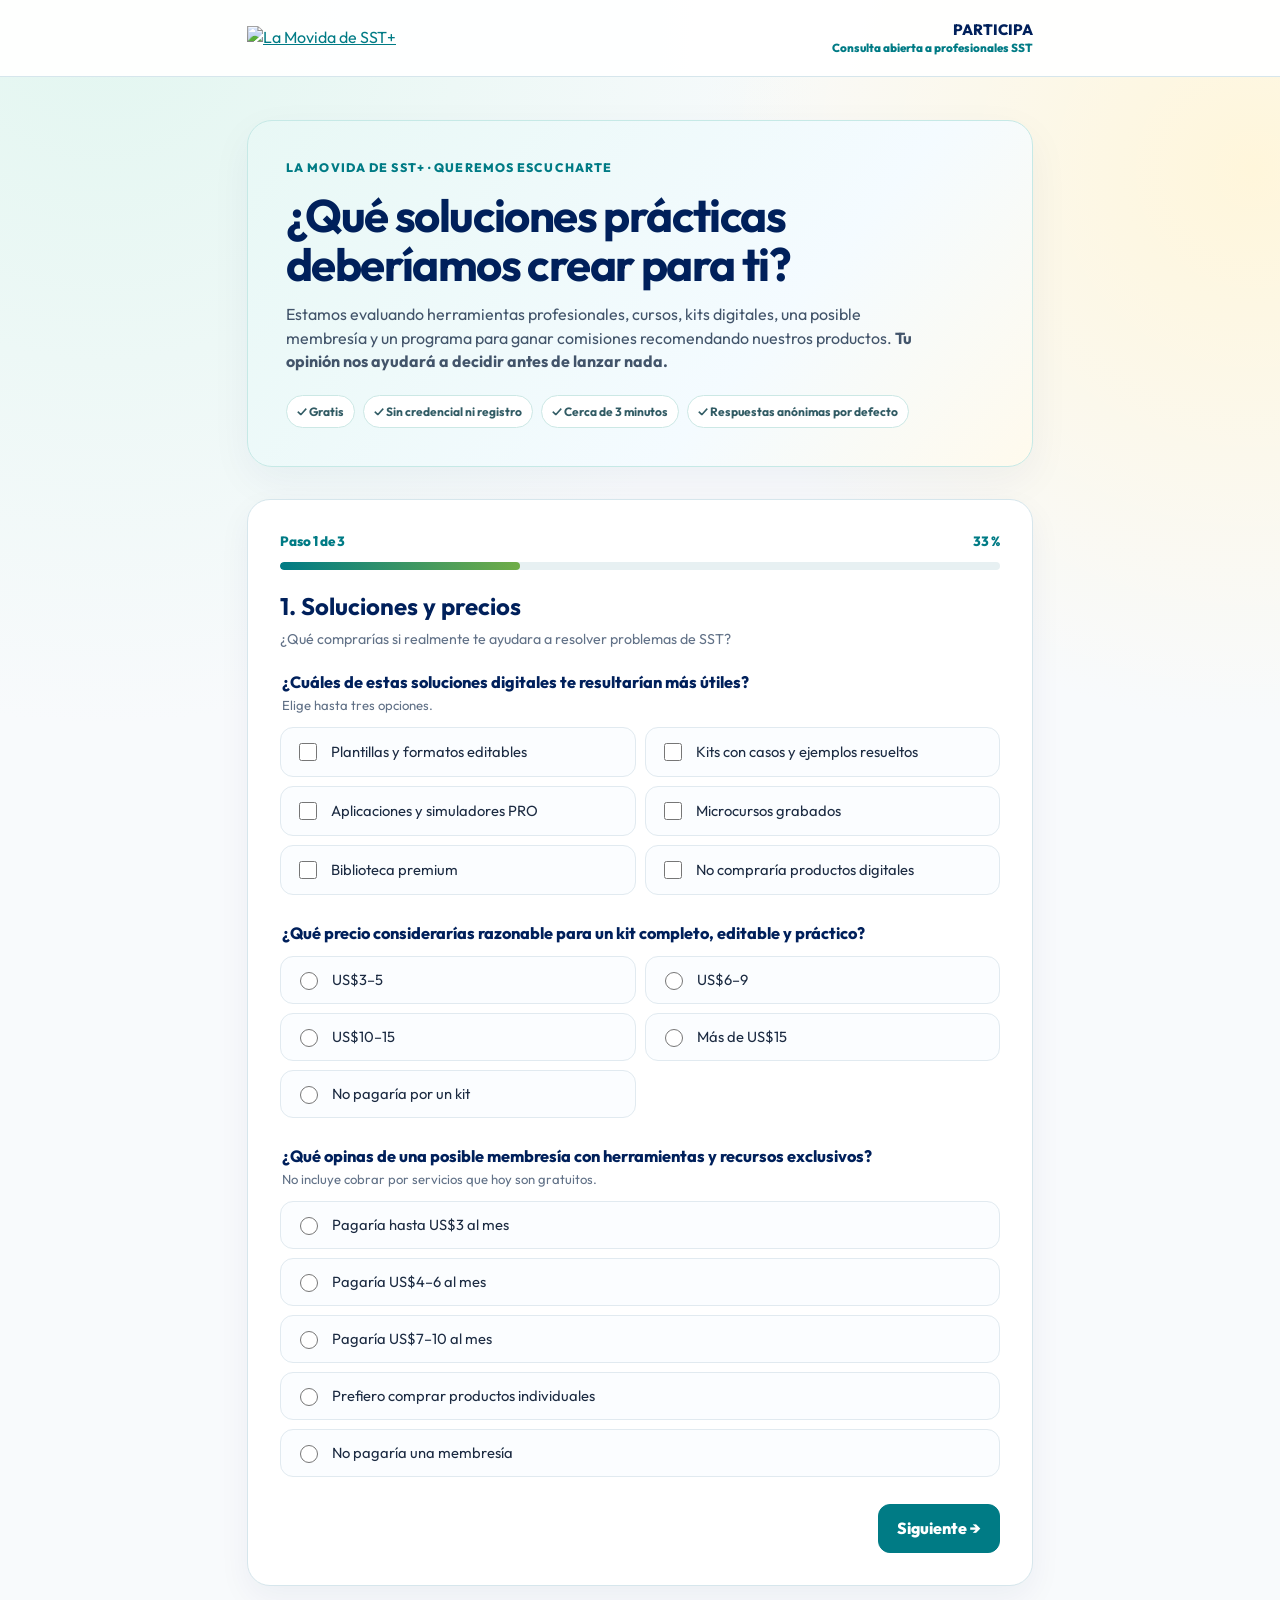
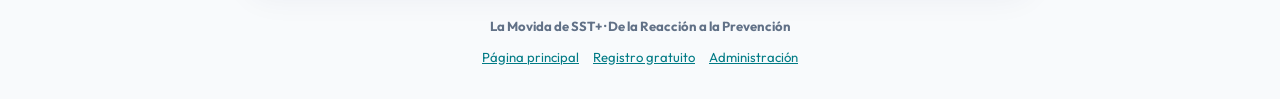
==== commit 05fec672: "Reemplazar Participa por encuesta pública de mercado SST sin credenciales" ====
--- a/index.html
+++ b/index.html
@@ -1,133 +1,129 @@
-<!DOCTYPE html>
+<!doctype html>
 <html lang="es">
 <head>
-  <meta charset="UTF-8">
-  <meta name="viewport" content="width=device-width,initial-scale=1,viewport-fit=cover">
-  <meta name="theme-color" content="#00205b">
-  <meta name="description" content="Consulta, vota y propone qué recursos, cursos, simuladores y actividades necesita la comunidad de La Movida de SST+. Participa y gana XP por cada consulta nueva.">
-  <title>PARTICIPA | Tu voz construye La Movida de SST+</title><link rel="canonical" href="https://participa.movidasst.com/">
-  <meta property="og:type" content="website">
-  <meta property="og:locale" content="es_VE">
-  <meta property="og:site_name" content="La Movida de SST+">
-  <meta property="og:title" content="PARTICIPA | Tu voz, nuestra agenda">
-  <meta property="og:description" content="Decide los temas, herramientas y experiencias para la comunidad de SST. Vota, conoce tendencias y gana XP por participar.">
-  <meta property="og:url" content="https://participa.movidasst.com/">
-  <meta property="og:image" content="https://participa.movidasst.com/assets/og-participa-sst.jpg?v=20261024">
-  <meta property="og:image:secure_url" content="https://participa.movidasst.com/assets/og-participa-sst.jpg?v=20261024">
-  <meta property="og:image:type" content="image/jpeg">
-  <meta property="og:image:width" content="1200">
-  <meta property="og:image:height" content="630">
-  <meta property="og:image:alt" content="PARTICIPA: Tu voz, nuestra agenda. Consultas permanentes, resultados y XP de La Movida de SST+.">
-  <meta name="twitter:card" content="summary_large_image">
-  <meta name="twitter:title" content="PARTICIPA | La Movida de SST+">
-  <meta name="twitter:description" content="Tu voz, nuestra agenda: vota sobre lo que deseas y gana puntos por participar.">
-  <meta name="twitter:image" content="https://participa.movidasst.com/assets/og-participa-sst.jpg?v=20261024">
-  <link rel="icon" type="image/png" href="https://www.movidasst.com/logo-oficial-movida-sst-plus.png">
-  <link rel="apple-touch-icon" href="https://www.movidasst.com/logo-oficial-movida-sst-plus.png">
-  <link rel="preconnect" href="https://fonts.googleapis.com">
-  <link rel="preconnect" href="https://fonts.gstatic.com" crossorigin>
-  <link href="https://fonts.googleapis.com/css2?family=Outfit:wght@400;500;600;700;800;900&display=swap" rel="stylesheet">
-  <link rel="stylesheet" href="https://cdnjs.cloudflare.com/ajax/libs/font-awesome/6.5.2/css/all.min.css">
-  <link rel="stylesheet" href="styles.css?v=20260916-unified"><link rel="stylesheet" href="participa-permanente.css?v=20261024-v1">
-
-  <script defer src="https://www.movidasst.com/analytics.js?v=20261025"></script>
+<meta charset="UTF-8"><meta name="viewport" content="width=device-width,initial-scale=1,viewport-fit=cover">
+<meta name="theme-color" content="#f8fafc"><title>Participa | Construyamos nuevas soluciones SST</title>
+<meta name="description" content="Consulta pública de La Movida de SST+: dinos qué herramientas, cursos y productos digitales necesitas, cuánto pagarías y si te interesa ganar comisiones por referidos. Sin registro.">
+<link rel="canonical" href="https://participa.movidasst.com/">
+<meta property="og:type" content="website"><meta property="og:title" content="Tu opinión decide qué construiremos | La Movida de SST+">
+<meta property="og:description" content="Encuesta pública de 3 minutos sobre herramientas profesionales, precios, membresía y oportunidades para promotores. Sin registro ni credenciales.">
+<meta property="og:url" content="https://participa.movidasst.com/">
+<link rel="icon" href="https://www.movidasst.com/logo-oficial-movida-sst-plus.png">
+<link rel="preconnect" href="https://fonts.googleapis.com"><link rel="preconnect" href="https://fonts.gstatic.com" crossorigin>
+<link href="https://fonts.googleapis.com/css2?family=Outfit:wght@400;500;600;700;800&display=swap" rel="stylesheet">
+<style>
+:root{--navy:#00205b;--teal:#007b85;--green:#70ad47;--yellow:#ffb600;--ink:#1c2b42;--muted:#617187;--line:#d6e6ec;--bg:#f8fafc}
+*{box-sizing:border-box}html{scroll-behavior:smooth}body{margin:0;background:radial-gradient(circle at 8% 0%,#e2f6f0 0%,transparent 35%),radial-gradient(circle at 98% 10%,#fff6db,transparent 28%),var(--bg);color:var(--ink);font-family:Outfit,system-ui,sans-serif;line-height:1.45}
+a{color:var(--teal)}button,input,textarea,select{font:inherit}button{cursor:pointer}.wrap{max-width:820px;margin:auto;padding:0 17px}.top{background:rgba(255,255,255,.96);border-bottom:1px solid var(--line)}.top-inner{min-height:76px;display:flex;align-items:center;gap:16px;justify-content:space-between}.logo{display:block;max-width:155px;max-height:55px;width:auto;height:auto;object-fit:contain}.top-title{font-weight:800;color:var(--navy);font-size:.94rem;text-align:right}.top-title small{display:block;color:var(--teal);font-size:.73rem}
+.hero{padding:35px 0 18px}.hero-card{padding:clamp(22px,5vw,38px);border:1px solid #c6e9e6;background:linear-gradient(130deg,#e8f8f5,#f4fbff 65%,#fffaed);border-radius:25px;box-shadow:0 14px 42px rgba(0,32,91,.05)}.eyebrow{color:var(--teal);font-size:.77rem;font-weight:800;letter-spacing:.09em;text-transform:uppercase}.hero h1{font-size:clamp(1.85rem,6vw,2.85rem);line-height:1.08;letter-spacing:-.035em;color:var(--navy);margin:14px 0}.hero p{font-size:1rem;color:#42546a;max-width:640px;margin:0}.facts{display:flex;gap:8px;flex-wrap:wrap;margin-top:22px}.pill{display:inline-flex;align-items:center;gap:5px;padding:7px 10px;border:1px solid #cce8e5;background:#fff;border-radius:40px;color:#315b64;font-size:.75rem;font-weight:700}
+.card{background:#fff;border:1px solid var(--line);border-radius:23px;box-shadow:0 12px 32px rgba(0,32,91,.055);padding:clamp(18px,4vw,32px);margin:14px auto 26px}.progress-meta{display:flex;align-items:center;justify-content:space-between;gap:12px;color:var(--teal);font-size:.84rem;font-weight:800}.progress{height:8px;background:#e7f0f2;border-radius:30px;overflow:hidden;margin:10px 0 22px}.progress>div{width:33.333%;height:100%;background:linear-gradient(90deg,var(--teal),var(--green));border-radius:30px;transition:width .25s}.step{display:none}.step.active{display:block}.step h2{font-size:1.5rem;line-height:1.2;color:var(--navy);margin:0 0 8px}.hint{color:var(--muted);font-size:.89rem;margin:0 0 22px}.question{margin:0 0 27px;padding:0;border:0;min-width:0}.question legend,.question>label{font-weight:750;color:var(--navy);font-size:1.02rem;line-height:1.35;display:block;margin-bottom:12px}.subtle{display:block;color:var(--muted);font-weight:400;font-size:.82rem;margin-top:4px}.choices{display:grid;grid-template-columns:1fr;gap:9px}.choice{position:relative;display:flex;align-items:center;gap:11px;padding:12px 14px;min-height:48px;border:1.5px solid #e1eaf0;border-radius:13px;background:#fbfdff;cursor:pointer;font-size:.92rem}.choice:hover{border-color:#8acbc9}.choice:has(input:checked){border-color:#00828a;background:#eaf8f6;box-shadow:inset 0 0 0 1px #00828a}.choice input{accent-color:var(--teal);width:18px;height:18px;flex:none}.choice:focus-within{outline:2px solid #78cdd0;outline-offset:2px}.field{display:block;width:100%;border:1.5px solid #cedee7;border-radius:13px;min-height:49px;padding:12px;background:#fff;color:var(--ink)}.field:focus{outline:2px solid #79ccce;outline-offset:1px}textarea.field{min-height:105px;resize:vertical}.optional{padding:18px;background:#f4faf9;border:1px solid #d7eae7;border-radius:14px}.optional h3{margin:0 0 5px;color:var(--navy);font-size:1.12rem}.optional p{margin:0 0 13px;color:var(--muted);font-size:.85rem}.optional .field{margin-bottom:9px}.optin{display:flex;gap:10px;align-items:flex-start;font-size:.82rem}.optin input{width:18px;height:18px;accent-color:var(--teal);margin-top:2px}.actions{display:flex;justify-content:space-between;align-items:center;gap:10px;margin-top:15px}.btn{border-radius:12px;border:1px solid var(--line);padding:12px 18px;min-height:46px;font-weight:800;color:var(--navy);background:#fff}.btn.primary{background:var(--teal);color:white;border-color:var(--teal);margin-left:auto}.btn:disabled{opacity:.55;cursor:wait}.error{background:#fff1ee;color:#8c3026;padding:12px;border:1px solid #f1c7bf;border-radius:10px;font-size:.86rem;margin:14px 0}.hidden{display:none!important}.note{font-size:.78rem;color:#66788b;line-height:1.5}.done{text-align:center;padding:25px 10px}.done-symbol{margin:auto auto 12px;background:#e4f7ee;color:#13845e;width:68px;height:68px;border-radius:50%;display:grid;place-items:center;font-size:34px}.done h2{font-size:1.8rem;color:var(--navy)}.done p{color:var(--muted)}.footer{padding:5px 0 32px;text-align:center;font-size:.82rem;color:var(--muted)}.footer-links{display:flex;gap:14px;justify-content:center;flex-wrap:wrap;margin-top:12px}
+@media(min-width:640px){.choices.two{grid-template-columns:1fr 1fr}.hero{padding-top:43px}}@media(max-width:390px){.top-title{font-size:.78rem}.logo{max-width:126px}}@media(prefers-reduced-motion:reduce){*{transition:none!important;scroll-behavior:auto!important}}
+</style>
+<script defer src="https://www.movidasst.com/analytics.js"></script>
 </head>
 <body>
-  <div id="loginView" class="login-wrap">
-    <div class="login-card">
-      <div class="login-brand">
-        <img src="https://www.movidasst.com/logo-oficial-movida-sst-plus.png" alt="La Movida de SST Plus">
-        <h1>PARTICIPA</h1>
-        <p>Tu espacio permanente para decidir qué quieres aprender, practicar y construir en <strong>La Movida de SST+</strong>.</p><div class="participa-login-steps"><span>🗳️ Vota</span><span>💡 Propón</span><span>⭐ Gana XP</span></div>
-      </div>
-      <div class="panel" style="box-shadow:none">
-        <strong style="color:var(--navy)"><i class="fa-solid fa-user-shield"></i> Solo para integrantes registrados</strong>
-        <p class="form-note">Usa tu documento o cédula y el código secreto de tu credencial de integrante.</p>
-      </div>
-      <form id="loginForm">
-        <div class="field"><label for="documento">Documento o cédula</label><input id="documento" autocomplete="username" inputmode="text" maxlength="24" required></div>
-        <div class="field"><label for="codigo">Código de integrante</label><input id="codigo" type="password" autocomplete="current-password" maxlength="5" required style="text-transform:uppercase"></div>
-        <button id="loginBtn" class="btn primary" type="submit" style="width:100%;margin-top:16px"><i class="fa-solid fa-right-to-bracket"></i> Ingresar</button>
-        <div id="loginError" class="error hidden"></div>
-      </form>
-      <p class="form-note" style="text-align:center"><a href="admin.html">Acceso administrativo con correo y contraseña</a></p><p class="form-note" style="text-align:center"><a href="https://registro.movidasst.com/privacidad.html" target="_blank" rel="noopener noreferrer">Aviso de privacidad y derechos sobre tus datos ↗</a></p>
-      <div class="panel" style="margin-top:18px;text-align:center;background:#eff8f9;border-color:#d2e8eb"><p style="margin:0 0 12px;color:var(--navy);font-size:1rem;font-weight:700">¿No estás registrado?</p><a class="btn teal" href="https://registro.movidasst.com/">Regístrate aquí</a></div>
-    </div>
-  </div>
-
-  <div id="appView" class="hidden">
-    <header class="topbar">
-      <div class="container topbar-inner">
-        <a class="brand" href="#/inicio">
-          <img src="https://www.movidasst.com/logo-oficial-movida-sst-plus.png" alt="La Movida de SST Plus">
-          <div><strong>PARTICIPA</strong><span>La Movida de SST Plus</span></div>
-        </a>
-        <nav class="participa-desktop-nav" aria-label="Secciones de PARTICIPA"><button type="button" data-nav="consultas" class="active"><i class="fa-solid fa-check-to-slot"></i> Participar</button><button type="button" data-nav="resultados"><i class="fa-solid fa-chart-column"></i> Resultados</button><button type="button" data-nav="miperfil"><i class="fa-solid fa-star"></i> Mis XP</button></nav>
-        <div class="header-actions">
-          <a id="adminLink" class="icon-btn hidden" href="admin.html" title="Administración"><i class="fa-solid fa-gear"></i></a>
-          <img id="userAvatar" class="avatar" alt="">
-          <button id="logoutBtn" class="icon-btn" title="Cerrar sesión"><i class="fa-solid fa-arrow-right-from-bracket"></i></button>
-        </div>
-      </div>
-    </header>
-
-    <main>
-      <section class="hero">
-        <div class="container">
-          <div class="hero-shell">
-            <div class="hero-grid">
-              <div>
-                <span id="heroEyebrow" class="eyebrow"><i class="fa-solid fa-people-group"></i> PARTICIPA · LA MOVIDA</span>
-                <h1><span id="heroTitle">Tu voz, nuestra agenda</span><small id="heroSubtitle">Tú propones. La comunidad construye.</small></h1>
-                <p id="heroDescription">Participa en distintas consultas y suma puntos por cada nueva votación. Tu experiencia orienta lo que hacemos como comunidad.</p>
-                <div class="hero-actions">
-                  <button class="btn yellow" data-nav="consultas"><i class="fa-solid fa-check-to-slot"></i> Participar ahora</button>
-
-                </div>
-              </div>
-              <div class="hero-kpis" aria-label="Qué puedes hacer en PARTICIPA">
-                <div class="hero-kpi"><strong><i class="fa-solid fa-check-to-slot" aria-hidden="true"></i></strong><span>Comparte tus preferencias</span></div>
-                <div class="hero-kpi"><strong><i class="fa-solid fa-chart-simple" aria-hidden="true"></i></strong><span>Descubre las tendencias</span></div>
-                <div class="hero-kpi"><strong><i class="fa-solid fa-star" aria-hidden="true"></i></strong><span>Gana XP en cada consulta</span></div>
-              </div>
-            </div>
-          </div>
-        </div>
-      </section>
-
-      <section class="section">
-        <div class="container">
-          <div id="view-consultas" class="view active">
-            <div class="section-head"><div><h2 class="section-title">Consultas permanentes</h2><p class="section-desc">Cada tema es una consulta independiente: puedes votar en varias y ganar los XP correspondientes sin duplicar votos.</p></div></div>
-            <div class="participa-guide"><div><i class="fa-solid fa-check-double"></i><strong>Una vez por consulta</strong><span>Cada nuevo ámbito te permite volver a participar y ganar XP.</span></div><div><i class="fa-solid fa-rotate"></i><strong>Edita si cambias de opinión</strong><span>Los cambios sustituyen tu voto anterior y no suman XP de nuevo.</span></div></div><div id="consultasGrid" class="cards"></div>
-          </div>
-          <div id="view-resultados" class="view"><div class="section-head"><div><h2 class="section-title">Resultados de la comunidad</h2><p class="section-desc">Descubre las preferencias de los participantes, agrupadas y sin revelar identidades ni respuestas escritas.</p></div></div><div class="panel results-toolbar"><div class="field"><label for="resultsConsulta">Selecciona una consulta</label><select id="resultsConsulta"></select></div><button type="button" id="resultsRefresh" class="btn soft"><i class="fa-solid fa-rotate"></i> Actualizar</button></div><p class="results-live-note"><i class="fa-solid fa-arrows-rotate"></i> Las preferencias se actualizan automáticamente cada 15 segundos. Solo se muestran tendencias agrupadas cuando hay información suficiente.</p><div id="resultsSummary" class="results-summary" aria-live="polite"></div><div id="resultsGrid" class="results-dashboard" aria-live="polite"></div></div>
-          <div id="view-miperfil" class="view">
-            <div class="section-head"><div><h2 class="section-title">Mi participación</h2><p class="section-desc">Resumen de tu actividad dentro de PARTICIPA.</p></div></div>
-            <div id="miPanel" class="panel"></div>
-          </div>
-        </div>
-      </section>
-    </main>
-
-    <footer class="footer"><div class="container"><strong>La Movida de SST Plus</strong> · De la Reacción a la Prevención<br>www.movidasst.com</div></footer>
-
-    <nav class="mobile-nav" style="grid-template-columns:repeat(3,minmax(0,1fr))">
-      <button class="active" data-nav="consultas"><i class="fa-solid fa-check-to-slot"></i><span>Participar</span></button>
-
-      <button data-nav="resultados"><i class="fa-solid fa-chart-column"></i><span>Resultados</span></button><button data-nav="miperfil"><i class="fa-regular fa-user"></i><span>Mis XP</span></button>
-    </nav>
-  </div>
-
-  <div id="consultaModal" class="modal hidden" aria-hidden="true">
-    <div class="modal-card">
-      <div class="modal-head"><div><h2 id="modalTitle">Consulta</h2><p id="modalSubtitle"></p></div><button id="modalClose" class="icon-btn modal-close"><i class="fa-solid fa-xmark"></i></button></div>
-      <div id="modalBody" class="modal-body"></div>
-    </div>
-  </div>
-  <div id="toast" class="toast"></div>
-
-  <script src="https://cdn.jsdelivr.net/npm/@supabase/supabase-js@2"></script>
-  <script src="app.js?v=20261024-porcentajes-v2"></script><script src="resultados.js?v=20261024-porcentajes-v2"></script>
-</body>
-</html>
+<header class="top"><div class="wrap top-inner"><a href="https://www.movidasst.com/" aria-label="Página principal de La Movida"><img class="logo" src="https://www.movidasst.com/logo-oficial-movida-sst-plus.png" alt="La Movida de SST+"></a><div class="top-title">PARTICIPA<small>Consulta abierta a profesionales SST</small></div></div></header>
+<main class="wrap">
+<section class="hero"><div class="hero-card"><div class="eyebrow">La Movida de SST+ · Queremos escucharte</div><h1>¿Qué soluciones prácticas deberíamos crear para ti?</h1><p>Estamos evaluando herramientas profesionales, cursos, kits digitales, una posible membresía y un programa para ganar comisiones recomendando nuestros productos. <strong>Tu opinión nos ayudará a decidir antes de lanzar nada.</strong></p><div class="facts"><span class="pill">✓ Gratis</span><span class="pill">✓ Sin credencial ni registro</span><span class="pill">✓ Cerca de 3 minutos</span><span class="pill">✓ Respuestas anónimas por defecto</span></div></div></section>
+<section id="survey" class="card"><div id="questionnaire">
+<div class="progress-meta"><span id="stepText">Paso 1 de 3</span><span id="stepPct">33 %</span></div><div class="progress"><div id="bar"></div></div>
+<form id="marketForm" novalidate>
+<div class="step active" data-step="0"><h2>1. Soluciones y precios</h2><p class="hint">¿Qué comprarías si realmente te ayudara a resolver problemas de SST?</p>
+<fieldset class="question" data-required="multi" data-max="3"><legend>¿Cuáles de estas soluciones digitales te resultarían más útiles? <span class="subtle">Elige hasta tres opciones.</span></legend><div class="choices two">
+<label class="choice"><input type="checkbox" name="productos" value="Plantillas y formatos editables">Plantillas y formatos editables</label>
+<label class="choice"><input type="checkbox" name="productos" value="Kits con casos y ejemplos resueltos">Kits con casos y ejemplos resueltos</label>
+<label class="choice"><input type="checkbox" name="productos" value="Aplicaciones y simuladores PRO">Aplicaciones y simuladores PRO</label>
+<label class="choice"><input type="checkbox" name="productos" value="Microcursos grabados">Microcursos grabados</label>
+<label class="choice"><input type="checkbox" name="productos" value="Biblioteca premium">Biblioteca premium</label>
+<label class="choice"><input type="checkbox" name="productos" value="No compraría productos digitales">No compraría productos digitales</label></div></fieldset>
+<fieldset class="question" data-required="single"><legend>¿Qué precio considerarías razonable para un kit completo, editable y práctico?</legend><div class="choices two">
+<label class="choice"><input type="radio" name="precio" value="US$3–5">US$3–5</label><label class="choice"><input type="radio" name="precio" value="US$6–9">US$6–9</label><label class="choice"><input type="radio" name="precio" value="US$10–15">US$10–15</label><label class="choice"><input type="radio" name="precio" value="Más de US$15">Más de US$15</label><label class="choice"><input type="radio" name="precio" value="No pagaría por un kit">No pagaría por un kit</label></div></fieldset>
+<fieldset class="question" data-required="single"><legend>¿Qué opinas de una posible membresía con herramientas y recursos exclusivos? <span class="subtle">No incluye cobrar por servicios que hoy son gratuitos.</span></legend><div class="choices">
+<label class="choice"><input type="radio" name="membresia" value="Hasta US$3/mes">Pagaría hasta US$3 al mes</label><label class="choice"><input type="radio" name="membresia" value="US$4–6/mes">Pagaría US$4–6 al mes</label><label class="choice"><input type="radio" name="membresia" value="US$7–10/mes">Pagaría US$7–10 al mes</label><label class="choice"><input type="radio" name="membresia" value="Prefiero compra individual">Prefiero comprar productos individuales</label><label class="choice"><input type="radio" name="membresia" value="No pagaría membresía">No pagaría una membresía</label></div></fieldset></div>
+<div class="step" data-step="1"><h2>2. Valor y programa de promotores</h2><p class="hint">También queremos conocer tu interés en recomendar productos a cambio de una comisión.</p>
+<fieldset class="question" data-required="single"><legend>¿Cuál sería tu principal motivo para comprar una solución digital de SST?</legend><div class="choices">
+<label class="choice"><input type="radio" name="motivo" value="Ahorrar tiempo">Ahorrar tiempo al preparar documentos e informes</label><label class="choice"><input type="radio" name="motivo" value="Resolver un problema">Resolver un problema técnico concreto</label><label class="choice"><input type="radio" name="motivo" value="Herramientas editables">Disponer de herramientas listas para adaptar</label><label class="choice"><input type="radio" name="motivo" value="Formación y certificado">Aprender y obtener una certificación</label><label class="choice"><input type="radio" name="motivo" value="Soporte y actualizaciones">Acceder a soporte y actualizaciones</label></div></fieldset>
+<fieldset class="question" data-required="single"><legend>¿Te interesaría ganar comisiones por recomendar y vender cursos o productos digitales de La Movida?</legend><div class="choices">
+<label class="choice"><input type="radio" name="referidos" value="Sí">Sí, quiero conocer el programa</label><label class="choice"><input type="radio" name="referidos" value="Quizás">Quizás, dependiendo de las condiciones</label><label class="choice"><input type="radio" name="referidos" value="No">No me interesa</label></div></fieldset>
+<div id="referralDetails">
+<fieldset class="question"><legend>¿Qué tipo de recompensa preferirías?</legend><div class="choices">
+<label class="choice"><input type="radio" name="comision" value="Porcentaje">Porcentaje por venta confirmada</label><label class="choice"><input type="radio" name="comision" value="Monto fijo">Monto fijo por venta</label><label class="choice"><input type="radio" name="comision" value="Crédito en cursos">Crédito para canjear por cursos</label><label class="choice"><input type="radio" name="comision" value="Sin preferencia">Sin preferencia</label></div></fieldset>
+<fieldset class="question"><legend>¿Dónde recomendarías nuestros productos? <span class="subtle">Puedes elegir más de uno.</span></legend><div class="choices two">
+<label class="choice"><input type="checkbox" name="canales" value="Colegas">Colegas de SST</label><label class="choice"><input type="checkbox" name="canales" value="WhatsApp">Grupos de WhatsApp</label><label class="choice"><input type="checkbox" name="canales" value="Redes sociales">Redes sociales</label><label class="choice"><input type="checkbox" name="canales" value="Estudiantes">Estudiantes y participantes de formación</label><label class="choice"><input type="checkbox" name="canales" value="Sin red">Aún no tengo una red para promocionar</label></div></fieldset></div></div>
+<div class="step" data-step="2"><h2>3. Tu propuesta</h2><p class="hint">Últimas preguntas. No necesitas identificarte para participar.</p>
+<div class="question"><label for="pais">¿Desde qué país participas? <span class="subtle">Opcional; nos ayuda a adaptar normas, precios y medios de pago.</span></label><select class="field" id="pais"><option value="">Prefiero no indicar</option><option>Venezuela</option><option>Chile</option><option>Colombia</option><option>Perú</option><option>Argentina</option><option>México</option><option>Ecuador</option><option>Otro país</option></select></div>
+<div class="question"><label for="necesidad">¿Qué producto, herramienta o solución SST te gustaría que creáramos? <span class="subtle">Respuesta opcional. Sé tan concreto como puedas.</span></label><textarea id="necesidad" maxlength="650" class="field" placeholder="Ejemplo: kit IPERC con matriz, caso resuelto y guía de controles..."></textarea></div>
+<div class="optional hidden" id="promotorContacto"><h3>¿Quieres que te avisemos si lanzamos el programa de promotores?</h3><p>Solo si te interesa, deja un medio de contacto. No hace falta ser integrante.</p><label for="email" class="subtle">Correo electrónico (opcional)</label><input class="field" id="email" type="email" autocomplete="email" maxlength="180" placeholder="tu@email.com"><label for="whatsapp" class="subtle">WhatsApp (opcional, con código de país)</label><input class="field" id="whatsapp" type="tel" autocomplete="tel" maxlength="40" placeholder="+58 ..."><label class="optin"><input type="checkbox" id="consent"><span>Autorizo a La Movida de SST+ a contactarme exclusivamente sobre el posible programa de promotores. Puedo solicitar que eliminen mi contacto.</span></label></div>
+<p class="note" style="margin-top:18px">Esta es una consulta exploratoria, no una venta ni un compromiso de pago. Las respuestas se utilizarán de forma agrupada para planificar nuevos productos. No pedimos cédula, credencial ni contraseña; tampoco se otorgan XP. <a href="https://registro.movidasst.com/privacidad.html" target="_blank" rel="noopener">Aviso de privacidad</a>.</p></div>
+<div id="error" class="error hidden" role="alert"></div><div class="actions"><button type="button" class="btn hidden" id="prev">Anterior</button><button type="button" class="btn primary" id="next">Siguiente →</button><button type="submit" class="btn primary hidden" id="send">Enviar mi opinión</button></div>
+<input type="text" name="web_persona" id="webPersona" tabindex="-1" autocomplete="off" aria-hidden="true" style="position:absolute;left:-9999px;width:1px;height:1px;opacity:0">
+</form></div>
+<div id="done" class="done hidden" role="status"><div class="done-symbol">✓</div><h2>¡Gracias por ayudarnos a decidir!</h2><p>Tu opinión quedó registrada. Con ella podremos priorizar soluciones útiles, precios accesibles y un posible programa de promotores.</p><p><a class="btn" href="https://www.movidasst.com/">Volver a La Movida de SST+</a></p></div>
+</section></main>
+<footer class="footer"><div class="wrap"><strong>La Movida de SST+ · De la Reacción a la Prevención</strong><div class="footer-links"><a href="https://www.movidasst.com/">Página principal</a><a href="https://registro.movidasst.com/">Registro gratuito</a><a href="admin-mercado.html">Administración</a></div></div></footer>
+<script src="https://cdn.jsdelivr.net/npm/@supabase/supabase-js@2"></script>
+<script>
+(function(){
+"use strict";
+var url="https://lfdmbkzghnwvsapxypvt.supabase.co",key="sb_publishable_bRnkA6PA8-v073nrw9zxiQ_8rVGiOn1";
+var client=window.supabase.createClient(url,key,{auth:{persistSession:false,autoRefreshToken:false,detectSessionInUrl:false}});
+var $=function(id){return document.getElementById(id)},step=0,opened=Date.now(),sending=false;
+var visitorKey="participa_mercado_2026_visitor",finishedKey="participa_mercado_2026_finished";
+function checked(name){return Array.from(document.querySelectorAll('input[name="'+name+'"]:checked')).map(function(e){return e.value})}
+function single(name){return checked(name)[0]||""}
+function err(message){$("error").textContent=message;$("error").classList.remove("hidden");$("error").scrollIntoView({behavior:"smooth",block:"center"})}
+function cleanErr(){$("error").classList.add("hidden");$("error").textContent=""}
+function showStep(){
+  document.querySelectorAll(".step").forEach(function(s,i){s.classList.toggle("active",i===step)});
+  $("stepText").textContent="Paso "+(step+1)+" de 3";$("stepPct").textContent=Math.round((step+1)*100/3)+" %";$("bar").style.width=((step+1)*100/3)+"%";
+  $("prev").classList.toggle("hidden",step===0);$("next").classList.toggle("hidden",step===2);$("send").classList.toggle("hidden",step!==2);
+  $("promotorContacto").classList.toggle("hidden",!(single("referidos")==="Sí"||single("referidos")==="Quizás"));cleanErr();
+  $("survey").scrollIntoView({behavior:"smooth",block:"start"});
+}
+function validate(){
+ if(step===0){
+  if(checked("productos").length===0)return err("Elige al menos una solución."),false;
+  if(!single("precio"))return err("Selecciona un rango de precio."),false;
+  if(!single("membresia"))return err("Indica tu preferencia sobre la membresía."),false;
+ }
+ if(step===1){
+  if(!single("motivo"))return err("Selecciona el beneficio que más valorarías."),false;
+  if(!single("referidos"))return err("Indica si te interesaría el programa de promotores."),false;
+ }
+ return true;
+}
+function showDone(){$("questionnaire").classList.add("hidden");$("done").classList.remove("hidden")}
+$("next").addEventListener("click",function(){if(validate()){step++;showStep()}});
+$("prev").addEventListener("click",function(){step=Math.max(0,step-1);showStep()});
+document.querySelectorAll('input[name="referidos"]').forEach(function(r){r.addEventListener("change",function(){$("promotorContacto").classList.toggle("hidden",!(single("referidos")==="Sí"||single("referidos")==="Quizás"))})});
+document.querySelectorAll('input[name="productos"]').forEach(function(el){el.addEventListener("change",function(){
+ var values=checked("productos");
+ if(el.value==="No compraría productos digitales"&&el.checked){document.querySelectorAll('input[name="productos"]').forEach(function(x){if(x!==el)x.checked=false})}
+ else if(el.checked){document.querySelector('input[name="productos"][value="No compraría productos digitales"]').checked=false}
+ if(checked("productos").length>3){el.checked=false;err("Puedes elegir hasta tres soluciones.")}
+ else cleanErr();
+})});
+$("marketForm").addEventListener("submit",async function(ev){
+ ev.preventDefault();if(sending)return;
+ if(step!==2){if(validate()){step=2;showStep()}return}
+ if($("webPersona").value)return;
+ var referral=single("referidos")==="Sí"||single("referidos")==="Quizás";
+ var email=referral?$("email").value.trim(): "",whatsapp=referral?$("whatsapp").value.trim():"";
+ if(email&&!$("email").checkValidity())return err("Revisa el formato del correo electrónico.");
+ if((email||whatsapp)&&!$("consent").checked)return err("Para guardar un contacto necesitamos tu autorización.");
+ if(Date.now()-opened<2000)return err("Revisa tus respuestas antes de enviar.");
+ var id=localStorage.getItem(visitorKey);
+ if(!id){id=window.crypto&&crypto.randomUUID?crypto.randomUUID():null;if(!id)return err("Tu navegador no permite completar esta encuesta en este momento.");localStorage.setItem(visitorKey,id)}
+ var answers={productos:checked("productos"),precio:single("precio"),membresia:single("membresia"),motivo:single("motivo"),referidos:single("referidos"),comision:referral?single("comision"):"",canales:referral?checked("canales"):[],pais:$("pais").value,necesidad:$("necesidad").value.trim().slice(0,650)};
+ sending=true;$("send").disabled=true;$("send").textContent="Guardando…";cleanErr();
+ try{
+   var result=await client.from("participa_mercado_respuestas").insert({visitante_id:id,respuestas:answers,contacto_email:email||null,contacto_whatsapp:whatsapp||null,consentimiento_contacto:!!((email||whatsapp)&&$("consent").checked)});
+   if(result.error)throw result.error;
+   localStorage.setItem(finishedKey,"1");showDone();
+ }catch(e){if(e&&e.code==="23505"){localStorage.setItem(finishedKey,"1");showDone()}else{console.error(e);err("No pudimos registrar tu respuesta. Comprueba tu conexión e inténtalo nuevamente.")}}
+ finally{sending=false;$("send").disabled=false;$("send").textContent="Enviar mi opinión"}
+});
+if(localStorage.getItem(finishedKey)==="1")showDone();
+})();
+</script>
+</body></html>
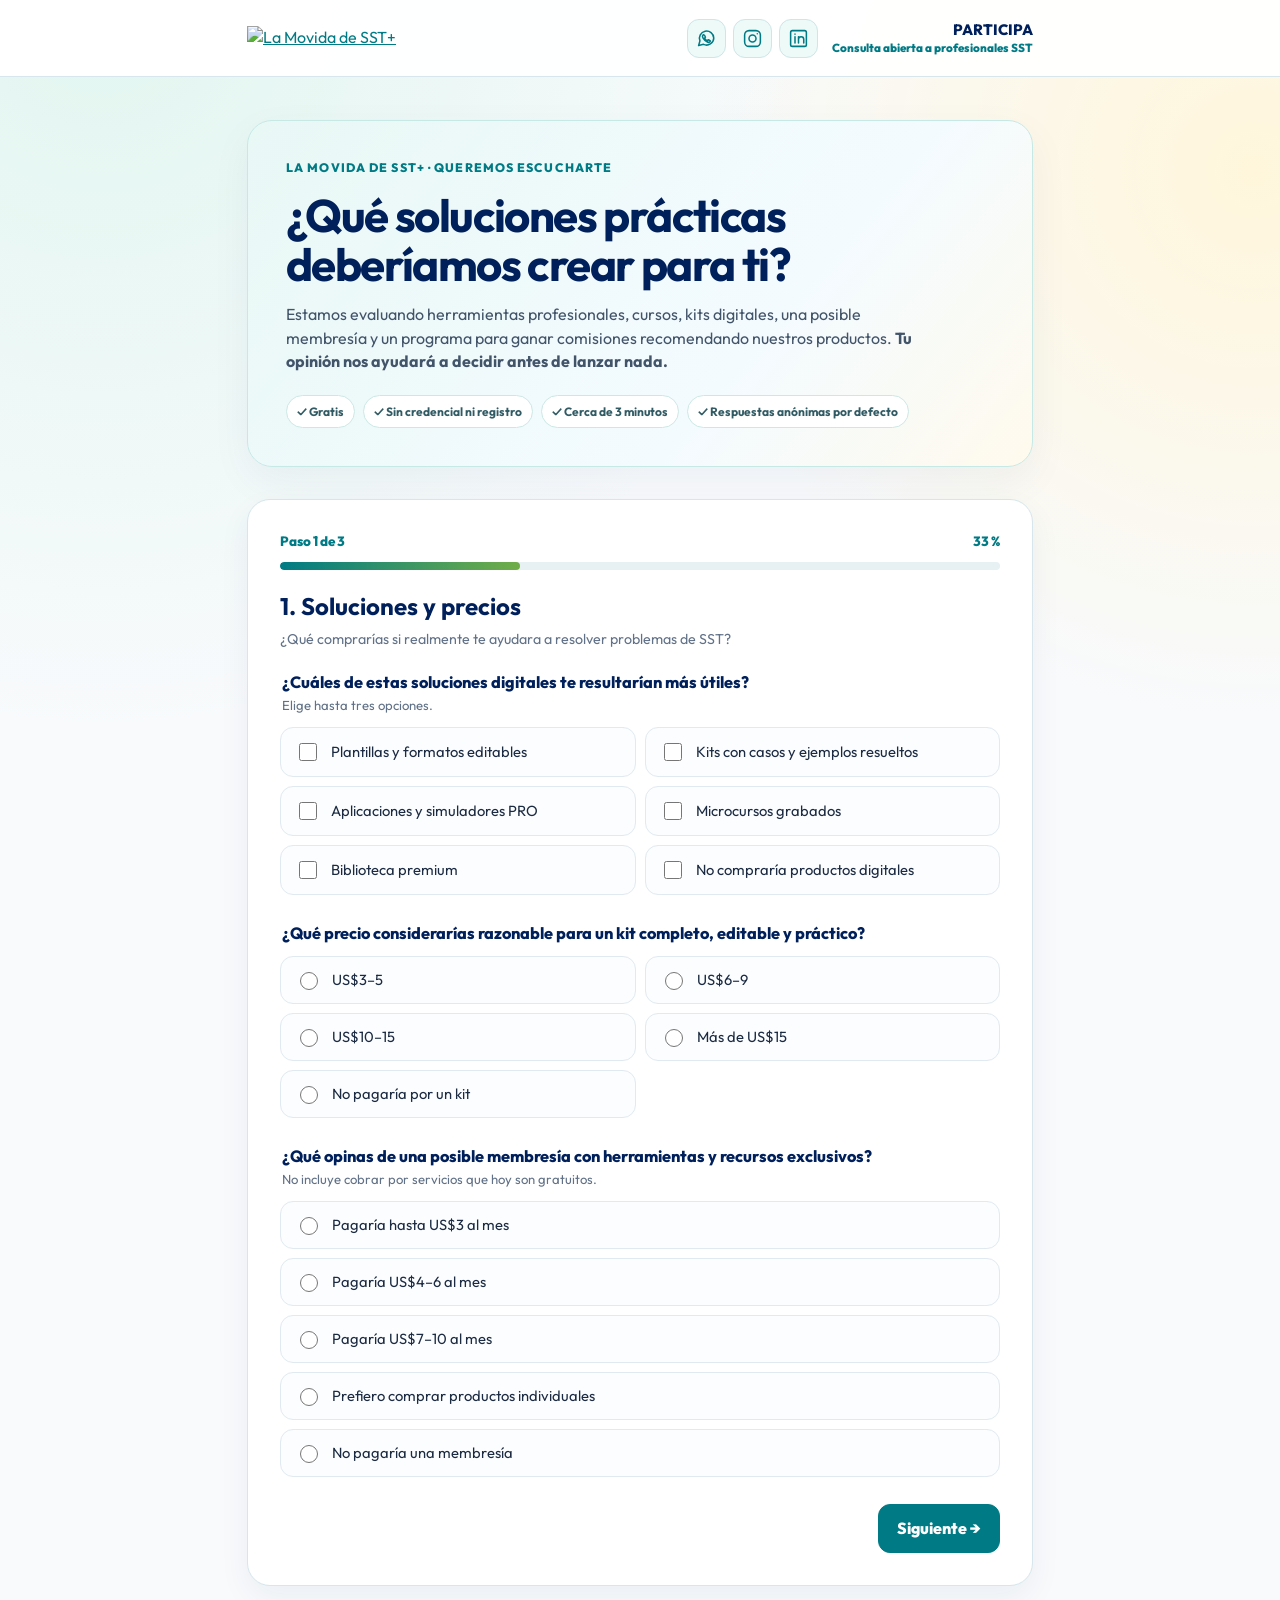
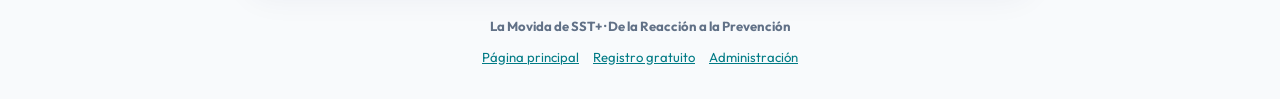
==== commit 290d65da: "Exigir nombre correo WhatsApp y consentimiento; logo horizontal y enlaces sociales en encuesta públi" ====
--- a/index.html
+++ b/index.html
@@ -8,21 +8,25 @@
 <meta property="og:type" content="website"><meta property="og:title" content="Tu opinión decide qué construiremos | La Movida de SST+">
 <meta property="og:description" content="Encuesta pública de 3 minutos sobre herramientas profesionales, precios, membresía y oportunidades para promotores. Sin registro ni credenciales.">
 <meta property="og:url" content="https://participa.movidasst.com/">
-<link rel="icon" href="https://www.movidasst.com/logo-oficial-movida-sst-plus.png">
+<link rel="icon" href="https://www.movidasst.com/logo-horizontal-movida-sst-plus.webp">
 <link rel="preconnect" href="https://fonts.googleapis.com"><link rel="preconnect" href="https://fonts.gstatic.com" crossorigin>
 <link href="https://fonts.googleapis.com/css2?family=Outfit:wght@400;500;600;700;800&display=swap" rel="stylesheet">
 <style>
 :root{--navy:#00205b;--teal:#007b85;--green:#70ad47;--yellow:#ffb600;--ink:#1c2b42;--muted:#617187;--line:#d6e6ec;--bg:#f8fafc}
 *{box-sizing:border-box}html{scroll-behavior:smooth}body{margin:0;background:radial-gradient(circle at 8% 0%,#e2f6f0 0%,transparent 35%),radial-gradient(circle at 98% 10%,#fff6db,transparent 28%),var(--bg);color:var(--ink);font-family:Outfit,system-ui,sans-serif;line-height:1.45}
-a{color:var(--teal)}button,input,textarea,select{font:inherit}button{cursor:pointer}.wrap{max-width:820px;margin:auto;padding:0 17px}.top{background:rgba(255,255,255,.96);border-bottom:1px solid var(--line)}.top-inner{min-height:76px;display:flex;align-items:center;gap:16px;justify-content:space-between}.logo{display:block;max-width:155px;max-height:55px;width:auto;height:auto;object-fit:contain}.top-title{font-weight:800;color:var(--navy);font-size:.94rem;text-align:right}.top-title small{display:block;color:var(--teal);font-size:.73rem}
+a{color:var(--teal)}button,input,textarea,select{font:inherit}button{cursor:pointer}.wrap{max-width:820px;margin:auto;padding:0 17px}.top{background:rgba(255,255,255,.96);border-bottom:1px solid var(--line)}.top-inner{min-height:76px;display:flex;align-items:center;gap:16px;justify-content:space-between}.logo{display:block;max-width:205px;max-height:62px;width:auto;height:auto;object-fit:contain}.top-right{display:flex;align-items:center;gap:14px}.social{display:flex;align-items:center;gap:7px}.social a{width:39px;height:39px;display:grid;place-items:center;border:1px solid #cde6e6;border-radius:12px;background:#edfaf8;color:#007b85;transition:background .15s}.social a:hover,.social a:focus-visible{background:#d8f4f0}.social svg{width:21px;height:21px;fill:none;stroke:currentColor;stroke-width:1.75;stroke-linecap:round;stroke-linejoin:round}.top-title{font-weight:800;color:var(--navy);font-size:.94rem;text-align:right}.top-title small{display:block;color:var(--teal);font-size:.73rem}
 .hero{padding:35px 0 18px}.hero-card{padding:clamp(22px,5vw,38px);border:1px solid #c6e9e6;background:linear-gradient(130deg,#e8f8f5,#f4fbff 65%,#fffaed);border-radius:25px;box-shadow:0 14px 42px rgba(0,32,91,.05)}.eyebrow{color:var(--teal);font-size:.77rem;font-weight:800;letter-spacing:.09em;text-transform:uppercase}.hero h1{font-size:clamp(1.85rem,6vw,2.85rem);line-height:1.08;letter-spacing:-.035em;color:var(--navy);margin:14px 0}.hero p{font-size:1rem;color:#42546a;max-width:640px;margin:0}.facts{display:flex;gap:8px;flex-wrap:wrap;margin-top:22px}.pill{display:inline-flex;align-items:center;gap:5px;padding:7px 10px;border:1px solid #cce8e5;background:#fff;border-radius:40px;color:#315b64;font-size:.75rem;font-weight:700}
 .card{background:#fff;border:1px solid var(--line);border-radius:23px;box-shadow:0 12px 32px rgba(0,32,91,.055);padding:clamp(18px,4vw,32px);margin:14px auto 26px}.progress-meta{display:flex;align-items:center;justify-content:space-between;gap:12px;color:var(--teal);font-size:.84rem;font-weight:800}.progress{height:8px;background:#e7f0f2;border-radius:30px;overflow:hidden;margin:10px 0 22px}.progress>div{width:33.333%;height:100%;background:linear-gradient(90deg,var(--teal),var(--green));border-radius:30px;transition:width .25s}.step{display:none}.step.active{display:block}.step h2{font-size:1.5rem;line-height:1.2;color:var(--navy);margin:0 0 8px}.hint{color:var(--muted);font-size:.89rem;margin:0 0 22px}.question{margin:0 0 27px;padding:0;border:0;min-width:0}.question legend,.question>label{font-weight:750;color:var(--navy);font-size:1.02rem;line-height:1.35;display:block;margin-bottom:12px}.subtle{display:block;color:var(--muted);font-weight:400;font-size:.82rem;margin-top:4px}.choices{display:grid;grid-template-columns:1fr;gap:9px}.choice{position:relative;display:flex;align-items:center;gap:11px;padding:12px 14px;min-height:48px;border:1.5px solid #e1eaf0;border-radius:13px;background:#fbfdff;cursor:pointer;font-size:.92rem}.choice:hover{border-color:#8acbc9}.choice:has(input:checked){border-color:#00828a;background:#eaf8f6;box-shadow:inset 0 0 0 1px #00828a}.choice input{accent-color:var(--teal);width:18px;height:18px;flex:none}.choice:focus-within{outline:2px solid #78cdd0;outline-offset:2px}.field{display:block;width:100%;border:1.5px solid #cedee7;border-radius:13px;min-height:49px;padding:12px;background:#fff;color:var(--ink)}.field:focus{outline:2px solid #79ccce;outline-offset:1px}textarea.field{min-height:105px;resize:vertical}.optional{padding:18px;background:#f4faf9;border:1px solid #d7eae7;border-radius:14px}.optional h3{margin:0 0 5px;color:var(--navy);font-size:1.12rem}.optional p{margin:0 0 13px;color:var(--muted);font-size:.85rem}.optional .field{margin-bottom:9px}.optin{display:flex;gap:10px;align-items:flex-start;font-size:.82rem}.optin input{width:18px;height:18px;accent-color:var(--teal);margin-top:2px}.actions{display:flex;justify-content:space-between;align-items:center;gap:10px;margin-top:15px}.btn{border-radius:12px;border:1px solid var(--line);padding:12px 18px;min-height:46px;font-weight:800;color:var(--navy);background:#fff}.btn.primary{background:var(--teal);color:white;border-color:var(--teal);margin-left:auto}.btn:disabled{opacity:.55;cursor:wait}.error{background:#fff1ee;color:#8c3026;padding:12px;border:1px solid #f1c7bf;border-radius:10px;font-size:.86rem;margin:14px 0}.hidden{display:none!important}.note{font-size:.78rem;color:#66788b;line-height:1.5}.done{text-align:center;padding:25px 10px}.done-symbol{margin:auto auto 12px;background:#e4f7ee;color:#13845e;width:68px;height:68px;border-radius:50%;display:grid;place-items:center;font-size:34px}.done h2{font-size:1.8rem;color:var(--navy)}.done p{color:var(--muted)}.footer{padding:5px 0 32px;text-align:center;font-size:.82rem;color:var(--muted)}.footer-links{display:flex;gap:14px;justify-content:center;flex-wrap:wrap;margin-top:12px}
-@media(min-width:640px){.choices.two{grid-template-columns:1fr 1fr}.hero{padding-top:43px}}@media(max-width:390px){.top-title{font-size:.78rem}.logo{max-width:126px}}@media(prefers-reduced-motion:reduce){*{transition:none!important;scroll-behavior:auto!important}}
+@media(min-width:640px){.choices.two{grid-template-columns:1fr 1fr}.hero{padding-top:43px}}@media(max-width:640px){.top-inner{min-height:88px}.top-right{flex-direction:column-reverse;align-items:flex-end;gap:5px}.social a{width:34px;height:34px}.social svg{width:18px;height:18px}.top-title{font-size:.79rem}.top-title small{display:none}.logo{max-width:165px}}@media(max-width:390px){.top-title{font-size:.78rem}.logo{max-width:133px}}@media(prefers-reduced-motion:reduce){*{transition:none!important;scroll-behavior:auto!important}}
 </style>
 <script defer src="https://www.movidasst.com/analytics.js"></script>
 </head>
 <body>
-<header class="top"><div class="wrap top-inner"><a href="https://www.movidasst.com/" aria-label="Página principal de La Movida"><img class="logo" src="https://www.movidasst.com/logo-oficial-movida-sst-plus.png" alt="La Movida de SST+"></a><div class="top-title">PARTICIPA<small>Consulta abierta a profesionales SST</small></div></div></header>
+<header class="top"><div class="wrap top-inner"><a href="https://www.movidasst.com/" aria-label="Página principal de La Movida"><img class="logo" src="https://www.movidasst.com/logo-horizontal-movida-sst-plus.webp" alt="La Movida de SST+"></a><div class="top-right"><nav class="social" aria-label="Redes sociales de La Movida">
+<a href="https://whatsapp.com/channel/0029Va0mlH5Jf05mrcCz8r3e" aria-label="Canal oficial de WhatsApp" title="WhatsApp" target="_blank" rel="noopener noreferrer"><svg viewBox="0 0 24 24" aria-hidden="true"><path d="M20.3 11.4a8.2 8.2 0 0 1-11.7 7.3L3 20l1.5-5.3a8.2 8.2 0 1 1 15.8-3.3Z"/><path d="M8.8 7.7c-.4-.2-.7.1-1 .6-.8 1.1-.4 2.2.3 3.4 1.2 2.2 3 3.8 5.3 4.5 1.2.4 2.1.3 2.7-.6.3-.4.3-1.1-.2-1.3l-1.9-.9-.9 1.1c-1.7-.6-2.7-1.7-3.3-3.1l1-.8-.9-2Z"/></svg></a>
+<a href="https://www.instagram.com/movidasst/" aria-label="Instagram de La Movida" title="Instagram" target="_blank" rel="noopener noreferrer"><svg viewBox="0 0 24 24" aria-hidden="true"><rect x="3" y="3" width="18" height="18" rx="5"/><circle cx="12" cy="12" r="4"/><circle cx="17.5" cy="6.5" r=".9" fill="currentColor" stroke="none"/></svg></a>
+<a href="https://www.linkedin.com/in/davidlinaresbrea" aria-label="LinkedIn de David Linares Brea" title="LinkedIn" target="_blank" rel="noopener noreferrer"><svg viewBox="0 0 24 24" aria-hidden="true"><rect x="3" y="3" width="18" height="18" rx="2"/><path d="M8 10v7m0-10v.25M12 17v-7m0 3c0-4 6-4 6 0v4"/></svg></a>
+</nav><div class="top-title">PARTICIPA<small>Consulta abierta a profesionales SST</small></div></div></div></header>
 <main class="wrap">
 <section class="hero"><div class="hero-card"><div class="eyebrow">La Movida de SST+ · Queremos escucharte</div><h1>¿Qué soluciones prácticas deberíamos crear para ti?</h1><p>Estamos evaluando herramientas profesionales, cursos, kits digitales, una posible membresía y un programa para ganar comisiones recomendando nuestros productos. <strong>Tu opinión nos ayudará a decidir antes de lanzar nada.</strong></p><div class="facts"><span class="pill">✓ Gratis</span><span class="pill">✓ Sin credencial ni registro</span><span class="pill">✓ Cerca de 3 minutos</span><span class="pill">✓ Respuestas anónimas por defecto</span></div></div></section>
 <section id="survey" class="card"><div id="questionnaire">
@@ -50,15 +54,23 @@
 <label class="choice"><input type="radio" name="comision" value="Porcentaje">Porcentaje por venta confirmada</label><label class="choice"><input type="radio" name="comision" value="Monto fijo">Monto fijo por venta</label><label class="choice"><input type="radio" name="comision" value="Crédito en cursos">Crédito para canjear por cursos</label><label class="choice"><input type="radio" name="comision" value="Sin preferencia">Sin preferencia</label></div></fieldset>
 <fieldset class="question"><legend>¿Dónde recomendarías nuestros productos? <span class="subtle">Puedes elegir más de uno.</span></legend><div class="choices two">
 <label class="choice"><input type="checkbox" name="canales" value="Colegas">Colegas de SST</label><label class="choice"><input type="checkbox" name="canales" value="WhatsApp">Grupos de WhatsApp</label><label class="choice"><input type="checkbox" name="canales" value="Redes sociales">Redes sociales</label><label class="choice"><input type="checkbox" name="canales" value="Estudiantes">Estudiantes y participantes de formación</label><label class="choice"><input type="checkbox" name="canales" value="Sin red">Aún no tengo una red para promocionar</label></div></fieldset></div></div>
-<div class="step" data-step="2"><h2>3. Tu propuesta</h2><p class="hint">Últimas preguntas. No necesitas identificarte para participar.</p>
+<div class="step" data-step="2"><h2>3. Tu propuesta y tus datos</h2><p class="hint">Queremos poder contactar a los participantes interesados cuando existan novedades sobre estas soluciones.</p>
 <div class="question"><label for="pais">¿Desde qué país participas? <span class="subtle">Opcional; nos ayuda a adaptar normas, precios y medios de pago.</span></label><select class="field" id="pais"><option value="">Prefiero no indicar</option><option>Venezuela</option><option>Chile</option><option>Colombia</option><option>Perú</option><option>Argentina</option><option>México</option><option>Ecuador</option><option>Otro país</option></select></div>
 <div class="question"><label for="necesidad">¿Qué producto, herramienta o solución SST te gustaría que creáramos? <span class="subtle">Respuesta opcional. Sé tan concreto como puedas.</span></label><textarea id="necesidad" maxlength="650" class="field" placeholder="Ejemplo: kit IPERC con matriz, caso resuelto y guía de controles..."></textarea></div>
-<div class="optional hidden" id="promotorContacto"><h3>¿Quieres que te avisemos si lanzamos el programa de promotores?</h3><p>Solo si te interesa, deja un medio de contacto. No hace falta ser integrante.</p><label for="email" class="subtle">Correo electrónico (opcional)</label><input class="field" id="email" type="email" autocomplete="email" maxlength="180" placeholder="tu@email.com"><label for="whatsapp" class="subtle">WhatsApp (opcional, con código de país)</label><input class="field" id="whatsapp" type="tel" autocomplete="tel" maxlength="40" placeholder="+58 ..."><label class="optin"><input type="checkbox" id="consent"><span>Autorizo a La Movida de SST+ a contactarme exclusivamente sobre el posible programa de promotores. Puedo solicitar que eliminen mi contacto.</span></label></div>
-<p class="note" style="margin-top:18px">Esta es una consulta exploratoria, no una venta ni un compromiso de pago. Las respuestas se utilizarán de forma agrupada para planificar nuevos productos. No pedimos cédula, credencial ni contraseña; tampoco se otorgan XP. <a href="https://registro.movidasst.com/privacidad.html" target="_blank" rel="noopener">Aviso de privacidad</a>.</p></div>
+<div class="optional" id="datosContacto"><h3>Tus datos de contacto</h3><p>Son necesarios para identificar tu respuesta y poder contactarte sobre los productos y oportunidades consultados. No necesitas tener una credencial.</p>
+<label for="nombre" class="subtle">Nombre y apellido <strong>*</strong></label>
+<input class="field" id="nombre" name="nombre" autocomplete="name" maxlength="120" minlength="3" placeholder="Ej. María González" required>
+<label for="email" class="subtle">Correo electrónico <strong>*</strong></label>
+<input class="field" id="email" type="email" name="email" autocomplete="email" maxlength="180" placeholder="nombre@correo.com" required>
+<label for="whatsapp" class="subtle">WhatsApp con código de país <strong>*</strong></label>
+<input class="field" id="whatsapp" name="whatsapp" type="tel" inputmode="tel" autocomplete="tel" maxlength="40" placeholder="+58 412 0000000" required>
+<label class="optin"><input type="checkbox" id="consent" required><span>Autorizo a La Movida de SST+ a guardar mi nombre, correo, WhatsApp y respuestas para analizar la consulta y contactarme por estos medios sobre las soluciones, cursos, membresía y oportunidades de promotores mencionadas. Sé que puedo solicitar dejar de recibir mensajes y la eliminación de mis datos. <strong>*</strong></span></label>
+</div>
+<p class="note" style="margin-top:18px">Esta consulta es exploratoria y no implica compromiso de compra. Los datos personales serán almacenados de forma privada en Supabase y estarán disponibles únicamente para administración autorizada. No pedimos cédula, credencial ni contraseña; tampoco se otorgan XP. <a href="https://registro.movidasst.com/privacidad.html" target="_blank" rel="noopener">Aviso de privacidad</a>.</p></div>
 <div id="error" class="error hidden" role="alert"></div><div class="actions"><button type="button" class="btn hidden" id="prev">Anterior</button><button type="button" class="btn primary" id="next">Siguiente →</button><button type="submit" class="btn primary hidden" id="send">Enviar mi opinión</button></div>
 <input type="text" name="web_persona" id="webPersona" tabindex="-1" autocomplete="off" aria-hidden="true" style="position:absolute;left:-9999px;width:1px;height:1px;opacity:0">
 </form></div>
-<div id="done" class="done hidden" role="status"><div class="done-symbol">✓</div><h2>¡Gracias por ayudarnos a decidir!</h2><p>Tu opinión quedó registrada. Con ella podremos priorizar soluciones útiles, precios accesibles y un posible programa de promotores.</p><p><a class="btn" href="https://www.movidasst.com/">Volver a La Movida de SST+</a></p></div>
+<div id="done" class="done hidden" role="status"><div class="done-symbol">✓</div><h2>¡Gracias por ayudarnos a decidir!</h2><p>Tu opinión y tus datos de contacto quedaron registrados. Gracias por ayudarnos a crear soluciones útiles, accesibles y orientadas a las necesidades de profesionales SST.</p><p><a class="btn" href="https://www.movidasst.com/">Volver a La Movida de SST+</a></p></div>
 </section></main>
 <footer class="footer"><div class="wrap"><strong>La Movida de SST+ · De la Reacción a la Prevención</strong><div class="footer-links"><a href="https://www.movidasst.com/">Página principal</a><a href="https://registro.movidasst.com/">Registro gratuito</a><a href="admin-mercado.html">Administración</a></div></div></footer>
 <script src="https://cdn.jsdelivr.net/npm/@supabase/supabase-js@2"></script>
@@ -77,7 +89,7 @@
   document.querySelectorAll(".step").forEach(function(s,i){s.classList.toggle("active",i===step)});
   $("stepText").textContent="Paso "+(step+1)+" de 3";$("stepPct").textContent=Math.round((step+1)*100/3)+" %";$("bar").style.width=((step+1)*100/3)+"%";
   $("prev").classList.toggle("hidden",step===0);$("next").classList.toggle("hidden",step===2);$("send").classList.toggle("hidden",step!==2);
-  $("promotorContacto").classList.toggle("hidden",!(single("referidos")==="Sí"||single("referidos")==="Quizás"));cleanErr();
+  cleanErr();
   $("survey").scrollIntoView({behavior:"smooth",block:"start"});
 }
 function validate(){
@@ -95,7 +107,6 @@
 function showDone(){$("questionnaire").classList.add("hidden");$("done").classList.remove("hidden")}
 $("next").addEventListener("click",function(){if(validate()){step++;showStep()}});
 $("prev").addEventListener("click",function(){step=Math.max(0,step-1);showStep()});
-document.querySelectorAll('input[name="referidos"]').forEach(function(r){r.addEventListener("change",function(){$("promotorContacto").classList.toggle("hidden",!(single("referidos")==="Sí"||single("referidos")==="Quizás"))})});
 document.querySelectorAll('input[name="productos"]').forEach(function(el){el.addEventListener("change",function(){
  var values=checked("productos");
  if(el.value==="No compraría productos digitales"&&el.checked){document.querySelectorAll('input[name="productos"]').forEach(function(x){if(x!==el)x.checked=false})}
@@ -108,16 +119,18 @@
  if(step!==2){if(validate()){step=2;showStep()}return}
  if($("webPersona").value)return;
  var referral=single("referidos")==="Sí"||single("referidos")==="Quizás";
- var email=referral?$("email").value.trim(): "",whatsapp=referral?$("whatsapp").value.trim():"";
- if(email&&!$("email").checkValidity())return err("Revisa el formato del correo electrónico.");
- if((email||whatsapp)&&!$("consent").checked)return err("Para guardar un contacto necesitamos tu autorización.");
+ var nombre=$("nombre").value.trim().replace(/\s+/g," "), email=$("email").value.trim(), whatsapp=$("whatsapp").value.trim();
+ if(nombre.length<3||nombre.length>120)return err("Ingresa tu nombre y apellido."),$("nombre").focus();
+ if(!email||!$("email").checkValidity())return err("Ingresa un correo electrónico válido."),$("email").focus();
+ if(!/^[+0-9 ()-]{8,40}$/.test(whatsapp)||whatsapp.replace(/\D/g,"").length<8)return err("Ingresa un WhatsApp válido con código de país."),$("whatsapp").focus();
+ if(!$("consent").checked)return err("Necesitamos tu autorización para guardar tus datos y contactarte."),$("consent").focus();
  if(Date.now()-opened<2000)return err("Revisa tus respuestas antes de enviar.");
  var id=localStorage.getItem(visitorKey);
  if(!id){id=window.crypto&&crypto.randomUUID?crypto.randomUUID():null;if(!id)return err("Tu navegador no permite completar esta encuesta en este momento.");localStorage.setItem(visitorKey,id)}
  var answers={productos:checked("productos"),precio:single("precio"),membresia:single("membresia"),motivo:single("motivo"),referidos:single("referidos"),comision:referral?single("comision"):"",canales:referral?checked("canales"):[],pais:$("pais").value,necesidad:$("necesidad").value.trim().slice(0,650)};
  sending=true;$("send").disabled=true;$("send").textContent="Guardando…";cleanErr();
  try{
-   var result=await client.from("participa_mercado_respuestas").insert({visitante_id:id,respuestas:answers,contacto_email:email||null,contacto_whatsapp:whatsapp||null,consentimiento_contacto:!!((email||whatsapp)&&$("consent").checked)});
+   var result=await client.from("participa_mercado_respuestas").insert({visitante_id:id,respuestas:answers,nombre_completo:nombre,contacto_email:email,contacto_whatsapp:whatsapp,consentimiento_contacto:true});
    if(result.error)throw result.error;
    localStorage.setItem(finishedKey,"1");showDone();
  }catch(e){if(e&&e.code==="23505"){localStorage.setItem(finishedKey,"1");showDone()}else{console.error(e);err("No pudimos registrar tu respuesta. Comprueba tu conexión e inténtalo nuevamente.")}}
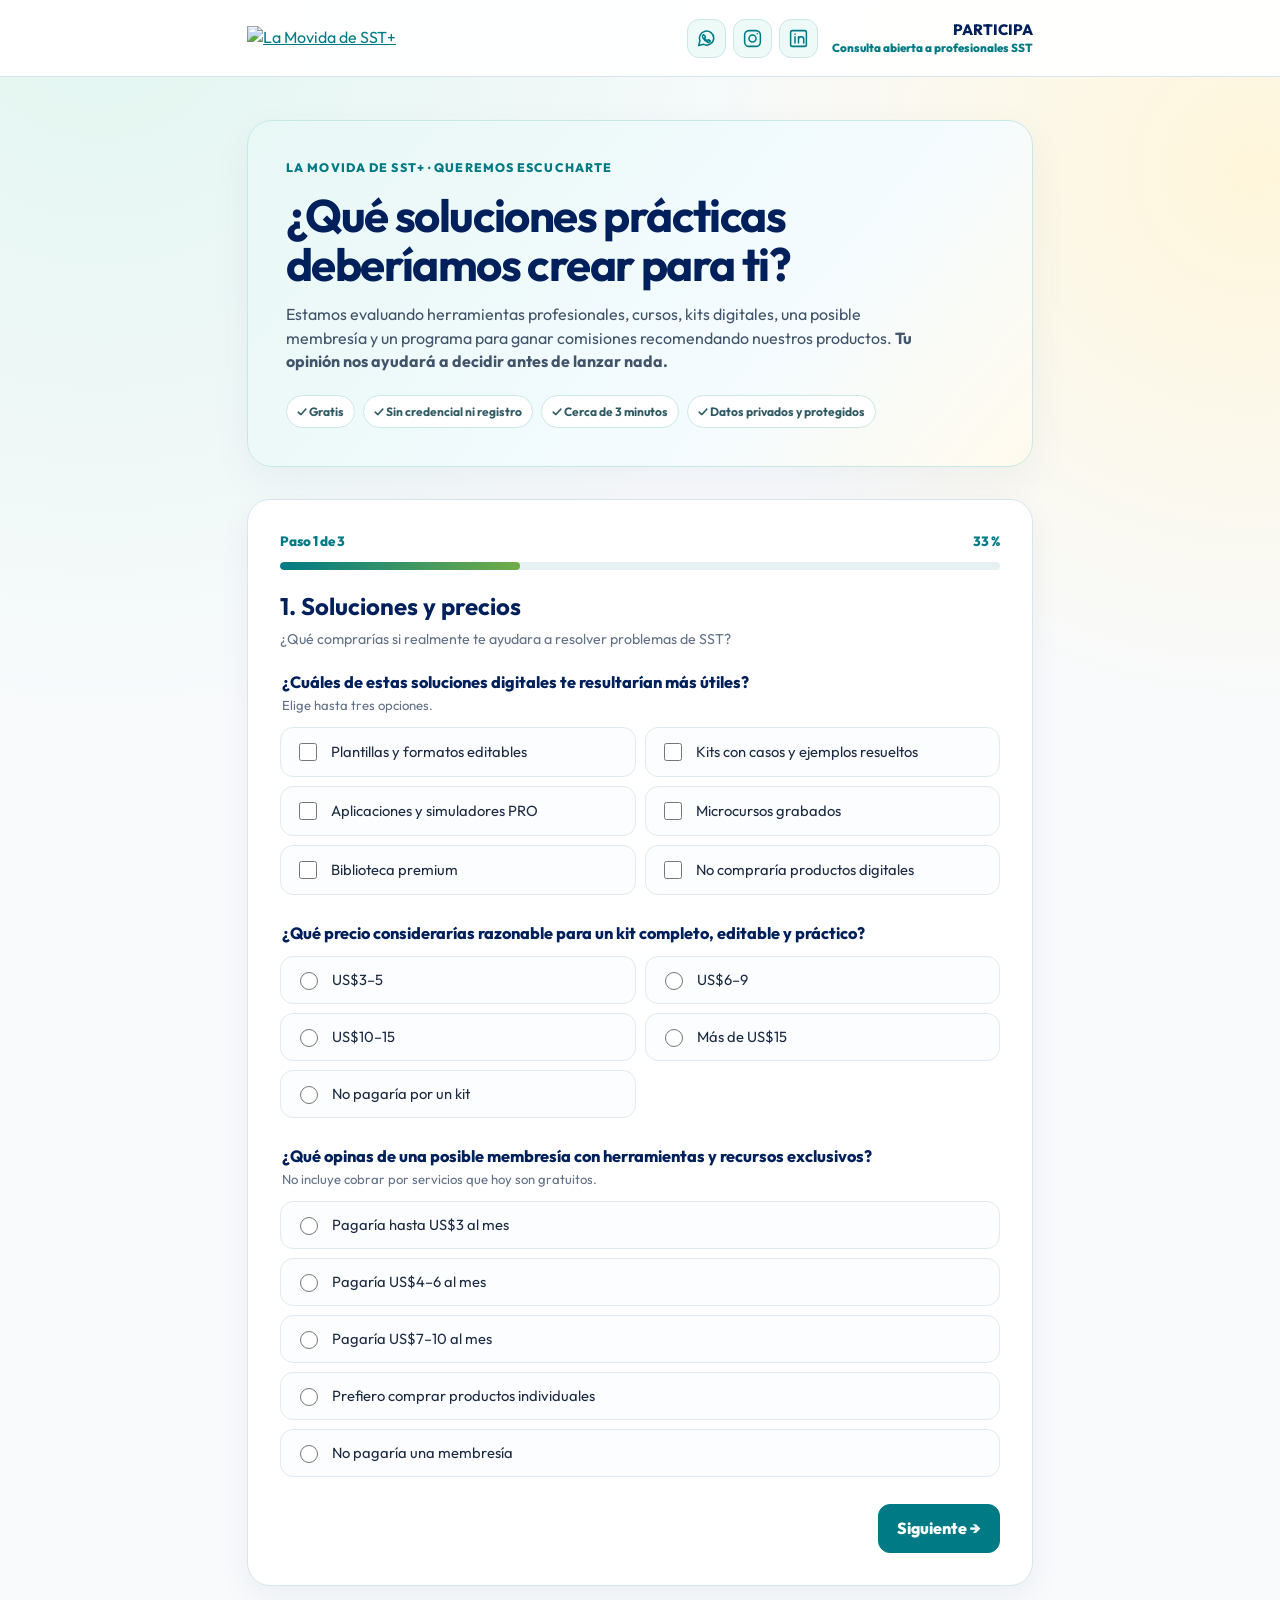
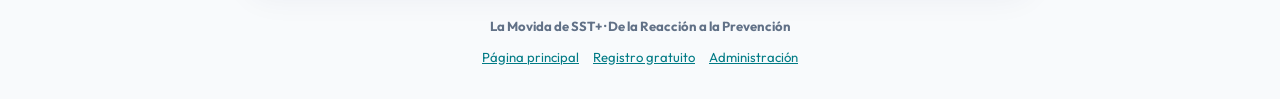
==== commit 58a22c0d: "Ajustar aviso de privacidad y favicon en nueva encuesta comercial" ====
--- a/index.html
+++ b/index.html
@@ -8,7 +8,7 @@
 <meta property="og:type" content="website"><meta property="og:title" content="Tu opinión decide qué construiremos | La Movida de SST+">
 <meta property="og:description" content="Encuesta pública de 3 minutos sobre herramientas profesionales, precios, membresía y oportunidades para promotores. Sin registro ni credenciales.">
 <meta property="og:url" content="https://participa.movidasst.com/">
-<link rel="icon" href="https://www.movidasst.com/logo-horizontal-movida-sst-plus.webp">
+<link rel="icon" href="https://www.movidasst.com/pwa/icon-512.png?v=20261024logo-nuevo">
 <link rel="preconnect" href="https://fonts.googleapis.com"><link rel="preconnect" href="https://fonts.gstatic.com" crossorigin>
 <link href="https://fonts.googleapis.com/css2?family=Outfit:wght@400;500;600;700;800&display=swap" rel="stylesheet">
 <style>
@@ -28,7 +28,7 @@
 <a href="https://www.linkedin.com/in/davidlinaresbrea" aria-label="LinkedIn de David Linares Brea" title="LinkedIn" target="_blank" rel="noopener noreferrer"><svg viewBox="0 0 24 24" aria-hidden="true"><rect x="3" y="3" width="18" height="18" rx="2"/><path d="M8 10v7m0-10v.25M12 17v-7m0 3c0-4 6-4 6 0v4"/></svg></a>
 </nav><div class="top-title">PARTICIPA<small>Consulta abierta a profesionales SST</small></div></div></div></header>
 <main class="wrap">
-<section class="hero"><div class="hero-card"><div class="eyebrow">La Movida de SST+ · Queremos escucharte</div><h1>¿Qué soluciones prácticas deberíamos crear para ti?</h1><p>Estamos evaluando herramientas profesionales, cursos, kits digitales, una posible membresía y un programa para ganar comisiones recomendando nuestros productos. <strong>Tu opinión nos ayudará a decidir antes de lanzar nada.</strong></p><div class="facts"><span class="pill">✓ Gratis</span><span class="pill">✓ Sin credencial ni registro</span><span class="pill">✓ Cerca de 3 minutos</span><span class="pill">✓ Respuestas anónimas por defecto</span></div></div></section>
+<section class="hero"><div class="hero-card"><div class="eyebrow">La Movida de SST+ · Queremos escucharte</div><h1>¿Qué soluciones prácticas deberíamos crear para ti?</h1><p>Estamos evaluando herramientas profesionales, cursos, kits digitales, una posible membresía y un programa para ganar comisiones recomendando nuestros productos. <strong>Tu opinión nos ayudará a decidir antes de lanzar nada.</strong></p><div class="facts"><span class="pill">✓ Gratis</span><span class="pill">✓ Sin credencial ni registro</span><span class="pill">✓ Cerca de 3 minutos</span><span class="pill">✓ Datos privados y protegidos</span></div></div></section>
 <section id="survey" class="card"><div id="questionnaire">
 <div class="progress-meta"><span id="stepText">Paso 1 de 3</span><span id="stepPct">33 %</span></div><div class="progress"><div id="bar"></div></div>
 <form id="marketForm" novalidate>
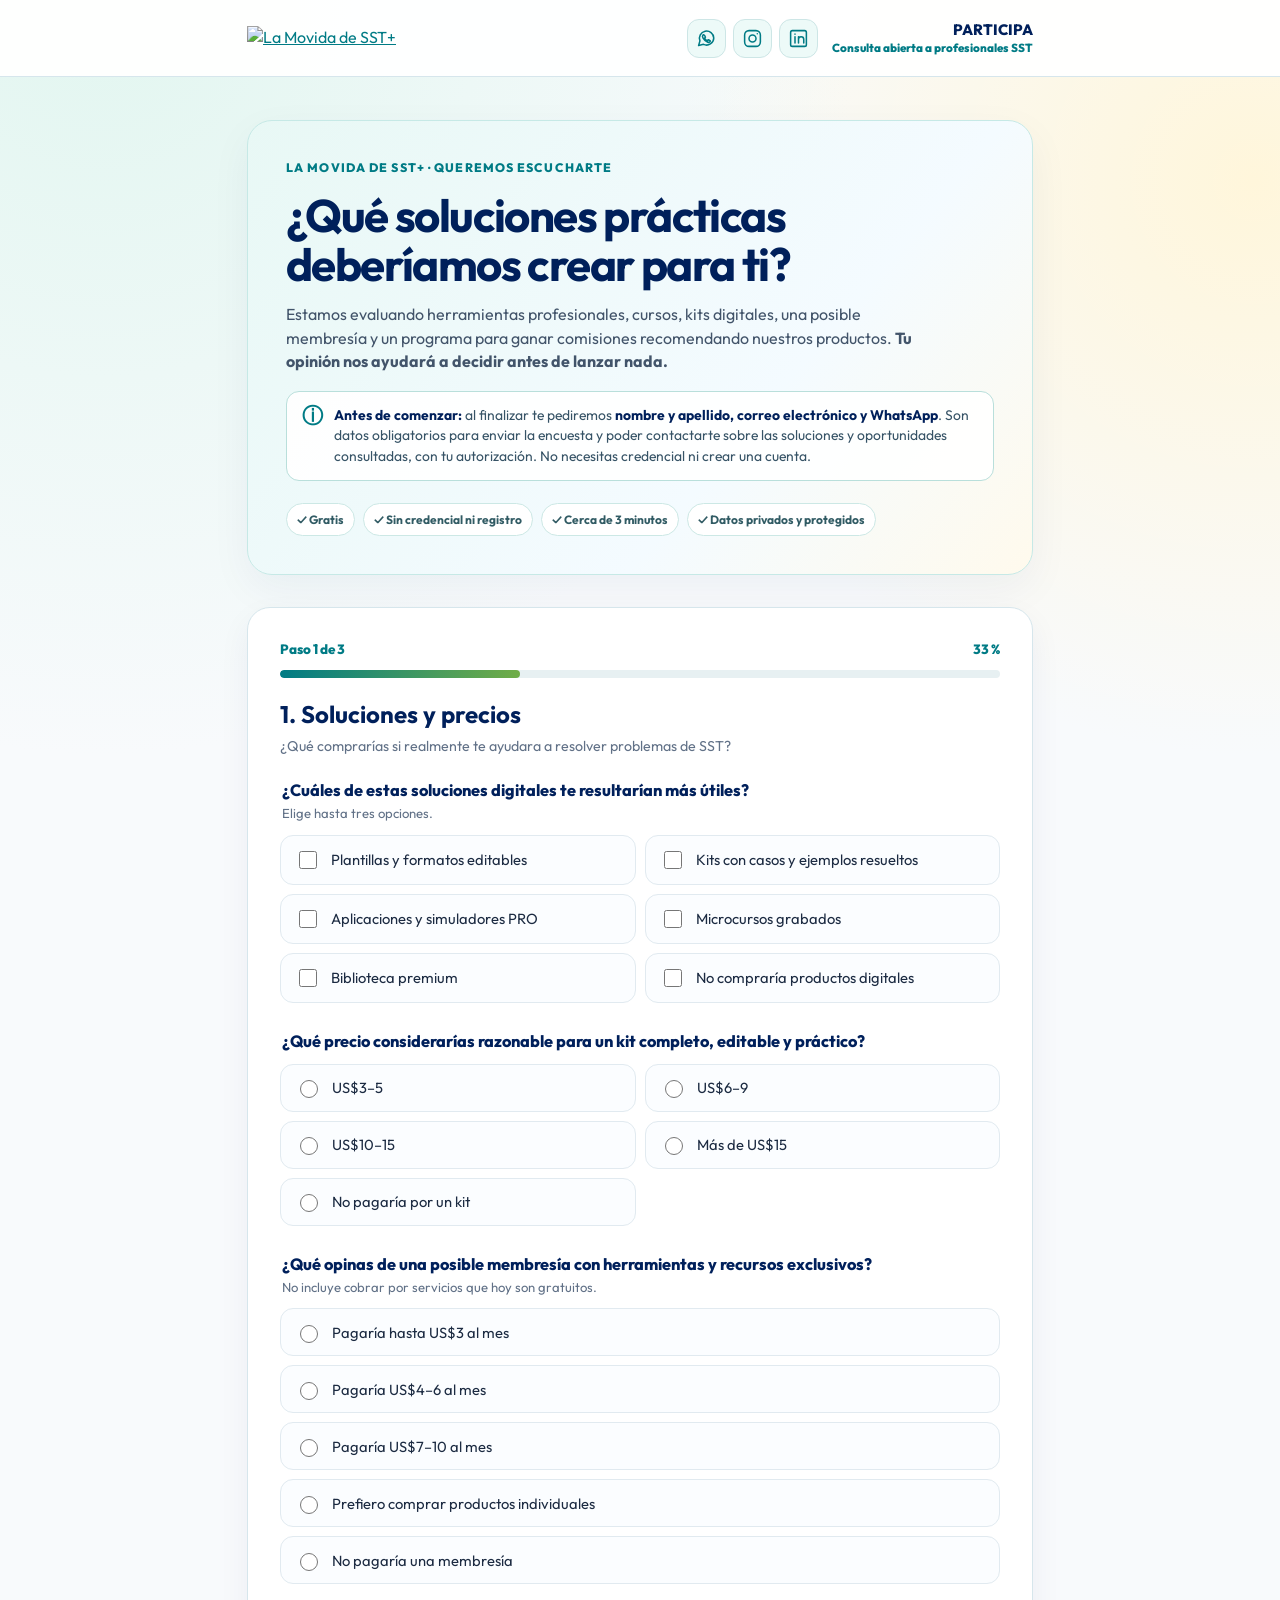
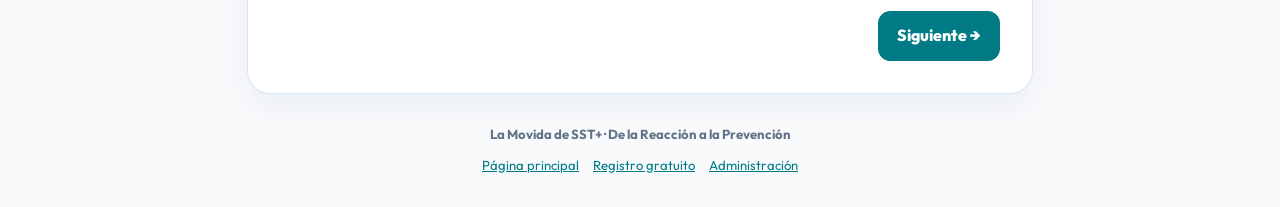
==== commit c7cbe285: "Avisar desde el inicio que nombre correo y WhatsApp son obligatorios al terminar encuesta" ====
--- a/index.html
+++ b/index.html
@@ -15,7 +15,7 @@
 :root{--navy:#00205b;--teal:#007b85;--green:#70ad47;--yellow:#ffb600;--ink:#1c2b42;--muted:#617187;--line:#d6e6ec;--bg:#f8fafc}
 *{box-sizing:border-box}html{scroll-behavior:smooth}body{margin:0;background:radial-gradient(circle at 8% 0%,#e2f6f0 0%,transparent 35%),radial-gradient(circle at 98% 10%,#fff6db,transparent 28%),var(--bg);color:var(--ink);font-family:Outfit,system-ui,sans-serif;line-height:1.45}
 a{color:var(--teal)}button,input,textarea,select{font:inherit}button{cursor:pointer}.wrap{max-width:820px;margin:auto;padding:0 17px}.top{background:rgba(255,255,255,.96);border-bottom:1px solid var(--line)}.top-inner{min-height:76px;display:flex;align-items:center;gap:16px;justify-content:space-between}.logo{display:block;max-width:205px;max-height:62px;width:auto;height:auto;object-fit:contain}.top-right{display:flex;align-items:center;gap:14px}.social{display:flex;align-items:center;gap:7px}.social a{width:39px;height:39px;display:grid;place-items:center;border:1px solid #cde6e6;border-radius:12px;background:#edfaf8;color:#007b85;transition:background .15s}.social a:hover,.social a:focus-visible{background:#d8f4f0}.social svg{width:21px;height:21px;fill:none;stroke:currentColor;stroke-width:1.75;stroke-linecap:round;stroke-linejoin:round}.top-title{font-weight:800;color:var(--navy);font-size:.94rem;text-align:right}.top-title small{display:block;color:var(--teal);font-size:.73rem}
-.hero{padding:35px 0 18px}.hero-card{padding:clamp(22px,5vw,38px);border:1px solid #c6e9e6;background:linear-gradient(130deg,#e8f8f5,#f4fbff 65%,#fffaed);border-radius:25px;box-shadow:0 14px 42px rgba(0,32,91,.05)}.eyebrow{color:var(--teal);font-size:.77rem;font-weight:800;letter-spacing:.09em;text-transform:uppercase}.hero h1{font-size:clamp(1.85rem,6vw,2.85rem);line-height:1.08;letter-spacing:-.035em;color:var(--navy);margin:14px 0}.hero p{font-size:1rem;color:#42546a;max-width:640px;margin:0}.facts{display:flex;gap:8px;flex-wrap:wrap;margin-top:22px}.pill{display:inline-flex;align-items:center;gap:5px;padding:7px 10px;border:1px solid #cce8e5;background:#fff;border-radius:40px;color:#315b64;font-size:.75rem;font-weight:700}
+.hero{padding:35px 0 18px}.hero-card{padding:clamp(22px,5vw,38px);border:1px solid #c6e9e6;background:linear-gradient(130deg,#e8f8f5,#f4fbff 65%,#fffaed);border-radius:25px;box-shadow:0 14px 42px rgba(0,32,91,.05)}.eyebrow{color:var(--teal);font-size:.77rem;font-weight:800;letter-spacing:.09em;text-transform:uppercase}.hero h1{font-size:clamp(1.85rem,6vw,2.85rem);line-height:1.08;letter-spacing:-.035em;color:var(--navy);margin:14px 0}.hero p{font-size:1rem;color:#42546a;max-width:640px;margin:0}.data-notice{display:flex;align-items:flex-start;gap:11px;margin-top:18px;padding:13px 15px;background:rgba(255,255,255,.92);border:1px solid #b9dfdb;border-radius:13px;color:#365366;font-size:.87rem;line-height:1.48}.data-notice>span{font-weight:800;font-size:1.3rem;line-height:1;color:#007b85}.data-notice strong{color:#00205b}.facts{display:flex;gap:8px;flex-wrap:wrap;margin-top:22px}.pill{display:inline-flex;align-items:center;gap:5px;padding:7px 10px;border:1px solid #cce8e5;background:#fff;border-radius:40px;color:#315b64;font-size:.75rem;font-weight:700}
 .card{background:#fff;border:1px solid var(--line);border-radius:23px;box-shadow:0 12px 32px rgba(0,32,91,.055);padding:clamp(18px,4vw,32px);margin:14px auto 26px}.progress-meta{display:flex;align-items:center;justify-content:space-between;gap:12px;color:var(--teal);font-size:.84rem;font-weight:800}.progress{height:8px;background:#e7f0f2;border-radius:30px;overflow:hidden;margin:10px 0 22px}.progress>div{width:33.333%;height:100%;background:linear-gradient(90deg,var(--teal),var(--green));border-radius:30px;transition:width .25s}.step{display:none}.step.active{display:block}.step h2{font-size:1.5rem;line-height:1.2;color:var(--navy);margin:0 0 8px}.hint{color:var(--muted);font-size:.89rem;margin:0 0 22px}.question{margin:0 0 27px;padding:0;border:0;min-width:0}.question legend,.question>label{font-weight:750;color:var(--navy);font-size:1.02rem;line-height:1.35;display:block;margin-bottom:12px}.subtle{display:block;color:var(--muted);font-weight:400;font-size:.82rem;margin-top:4px}.choices{display:grid;grid-template-columns:1fr;gap:9px}.choice{position:relative;display:flex;align-items:center;gap:11px;padding:12px 14px;min-height:48px;border:1.5px solid #e1eaf0;border-radius:13px;background:#fbfdff;cursor:pointer;font-size:.92rem}.choice:hover{border-color:#8acbc9}.choice:has(input:checked){border-color:#00828a;background:#eaf8f6;box-shadow:inset 0 0 0 1px #00828a}.choice input{accent-color:var(--teal);width:18px;height:18px;flex:none}.choice:focus-within{outline:2px solid #78cdd0;outline-offset:2px}.field{display:block;width:100%;border:1.5px solid #cedee7;border-radius:13px;min-height:49px;padding:12px;background:#fff;color:var(--ink)}.field:focus{outline:2px solid #79ccce;outline-offset:1px}textarea.field{min-height:105px;resize:vertical}.optional{padding:18px;background:#f4faf9;border:1px solid #d7eae7;border-radius:14px}.optional h3{margin:0 0 5px;color:var(--navy);font-size:1.12rem}.optional p{margin:0 0 13px;color:var(--muted);font-size:.85rem}.optional .field{margin-bottom:9px}.optin{display:flex;gap:10px;align-items:flex-start;font-size:.82rem}.optin input{width:18px;height:18px;accent-color:var(--teal);margin-top:2px}.actions{display:flex;justify-content:space-between;align-items:center;gap:10px;margin-top:15px}.btn{border-radius:12px;border:1px solid var(--line);padding:12px 18px;min-height:46px;font-weight:800;color:var(--navy);background:#fff}.btn.primary{background:var(--teal);color:white;border-color:var(--teal);margin-left:auto}.btn:disabled{opacity:.55;cursor:wait}.error{background:#fff1ee;color:#8c3026;padding:12px;border:1px solid #f1c7bf;border-radius:10px;font-size:.86rem;margin:14px 0}.hidden{display:none!important}.note{font-size:.78rem;color:#66788b;line-height:1.5}.done{text-align:center;padding:25px 10px}.done-symbol{margin:auto auto 12px;background:#e4f7ee;color:#13845e;width:68px;height:68px;border-radius:50%;display:grid;place-items:center;font-size:34px}.done h2{font-size:1.8rem;color:var(--navy)}.done p{color:var(--muted)}.footer{padding:5px 0 32px;text-align:center;font-size:.82rem;color:var(--muted)}.footer-links{display:flex;gap:14px;justify-content:center;flex-wrap:wrap;margin-top:12px}
 @media(min-width:640px){.choices.two{grid-template-columns:1fr 1fr}.hero{padding-top:43px}}@media(max-width:640px){.top-inner{min-height:88px}.top-right{flex-direction:column-reverse;align-items:flex-end;gap:5px}.social a{width:34px;height:34px}.social svg{width:18px;height:18px}.top-title{font-size:.79rem}.top-title small{display:none}.logo{max-width:165px}}@media(max-width:390px){.top-title{font-size:.78rem}.logo{max-width:133px}}@media(prefers-reduced-motion:reduce){*{transition:none!important;scroll-behavior:auto!important}}
 </style>
@@ -28,7 +28,7 @@
 <a href="https://www.linkedin.com/in/davidlinaresbrea" aria-label="LinkedIn de David Linares Brea" title="LinkedIn" target="_blank" rel="noopener noreferrer"><svg viewBox="0 0 24 24" aria-hidden="true"><rect x="3" y="3" width="18" height="18" rx="2"/><path d="M8 10v7m0-10v.25M12 17v-7m0 3c0-4 6-4 6 0v4"/></svg></a>
 </nav><div class="top-title">PARTICIPA<small>Consulta abierta a profesionales SST</small></div></div></div></header>
 <main class="wrap">
-<section class="hero"><div class="hero-card"><div class="eyebrow">La Movida de SST+ · Queremos escucharte</div><h1>¿Qué soluciones prácticas deberíamos crear para ti?</h1><p>Estamos evaluando herramientas profesionales, cursos, kits digitales, una posible membresía y un programa para ganar comisiones recomendando nuestros productos. <strong>Tu opinión nos ayudará a decidir antes de lanzar nada.</strong></p><div class="facts"><span class="pill">✓ Gratis</span><span class="pill">✓ Sin credencial ni registro</span><span class="pill">✓ Cerca de 3 minutos</span><span class="pill">✓ Datos privados y protegidos</span></div></div></section>
+<section class="hero"><div class="hero-card"><div class="eyebrow">La Movida de SST+ · Queremos escucharte</div><h1>¿Qué soluciones prácticas deberíamos crear para ti?</h1><p>Estamos evaluando herramientas profesionales, cursos, kits digitales, una posible membresía y un programa para ganar comisiones recomendando nuestros productos. <strong>Tu opinión nos ayudará a decidir antes de lanzar nada.</strong></p><div class="data-notice" role="note"><span aria-hidden="true">ⓘ</span><div><strong>Antes de comenzar:</strong> al finalizar te pediremos <strong>nombre y apellido, correo electrónico y WhatsApp</strong>. Son datos obligatorios para enviar la encuesta y poder contactarte sobre las soluciones y oportunidades consultadas, con tu autorización. No necesitas credencial ni crear una cuenta.</div></div><div class="facts"><span class="pill">✓ Gratis</span><span class="pill">✓ Sin credencial ni registro</span><span class="pill">✓ Cerca de 3 minutos</span><span class="pill">✓ Datos privados y protegidos</span></div></div></section>
 <section id="survey" class="card"><div id="questionnaire">
 <div class="progress-meta"><span id="stepText">Paso 1 de 3</span><span id="stepPct">33 %</span></div><div class="progress"><div id="bar"></div></div>
 <form id="marketForm" novalidate>
